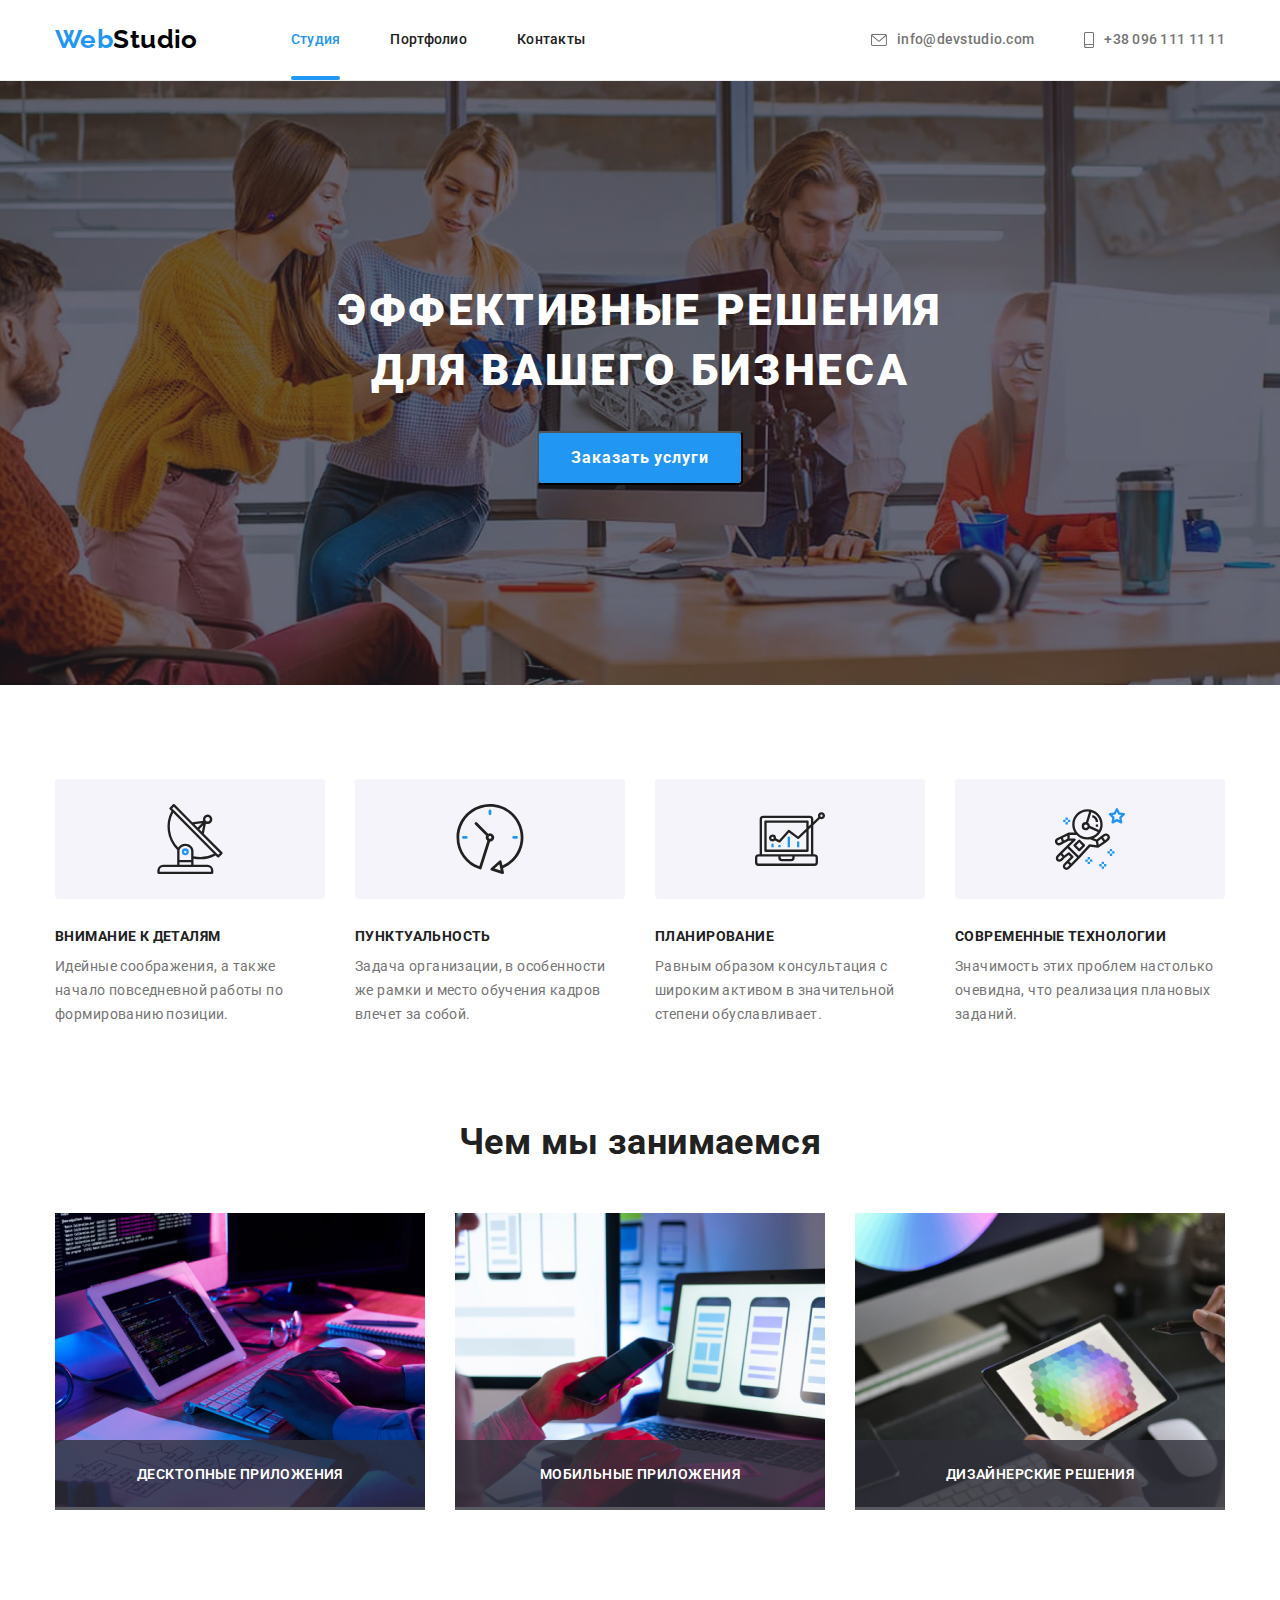
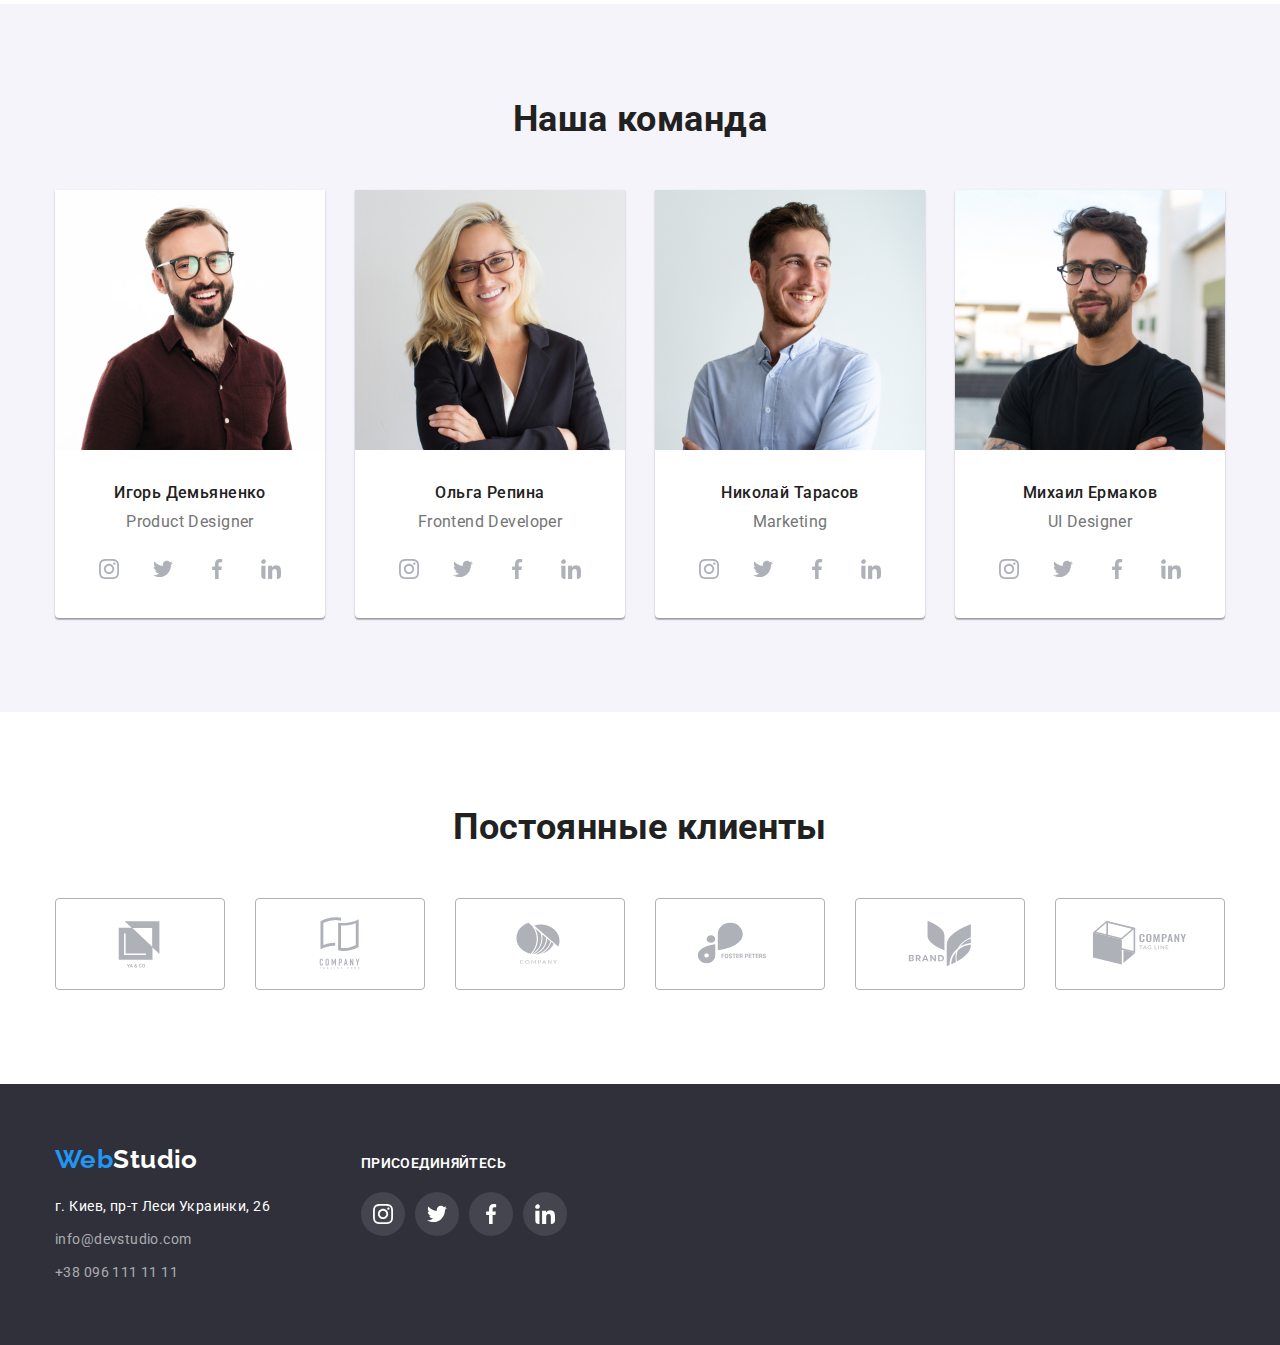
==== index.html @ cc82df1d "клонує проект" ====
<!DOCTYPE html>
<html lang="ru">
  <head>
    <meta charset="UTF-8" />
    <meta http-equiv="X-UA-Compatible" content="IE=edge" />
    <meta name="viewport" content="width=device-width, initial-scale=1.0" />
    <title>Студия</title>
    <link rel="preconnect" href="https://fonts.googleapis.com" />
    <link rel="preconnect" href="https://fonts.gstatic.com" crossorigin />
    <link
      href="https://fonts.googleapis.com/css2?family=Raleway:wght@700&family=Roboto:wght@400;500;700;900&display=swap"
      rel="stylesheet"
    />
    <link
      rel="stylesheet"
      href="https://cdnjs.cloudflare.com/ajax/libs/modern-normalize/1.1.0/modern-normalize.min.css"
    />
    <link rel="stylesheet" href="./css/styles.css" />
  </head>
  <body>
    <!--Хедер-->
    <header class="page-header">
      <div class="container main-nav">
        <nav class="main-nav">
          <a href="./index.html" class="logo"
            >Web<span class="logo-second-color">Studio</span></a
          >
          <ul class="site-nav">
            <li class="link">
              <div class="site-nav-link-thumb">
                <a href="./index.html" class="site-nav-link current">Студия </a>
              </div>
            </li>
            <li class="link">
              <a href="./portfolio.html" class="site-nav-link">Портфолио</a>
            </li>
            <li class="link">
              <a href="" class="site-nav-link">Контакты</a>
            </li>
          </ul>
        </nav>
        <ul class="cont-nav">
          <li class="link">
            <a href="mailto:info@devstudio.com" class="cont-nav-link mail-logo">
              <svg class="footer-contacts-icon mail-icon">
                <use href="./images/symbol-defs.svg#icon-mail-logo"></use>
              </svg>
              info@devstudio.com
            </a>
          </li>
          <li class="link">
            <a href="tel:+380961111111" class="cont-nav-link tel-logo">
              <svg class="footer-contacts-icon tel-icon">
                <use href="./images/symbol-defs.svg#icon-phone-logo"></use>
              </svg>
              +38 096 111 11 11</a
            >
          </li>
        </ul>
      </div>
    </header>
    <!--Основная часть-->
    <main>
      <!--Герой-->
      <section class="hero overlay">
        <div class="container">
          <h1 class="hero-text">Эффективные решения для вашего бизнеса</h1>
          <button type="button" class="hero-button" data-modal-open>
            Заказать услуги
          </button>
        </div>
      </section>
      <!--Наши преимущества-->
      <section class="benefits">
        <div class="container">
          <ul class="benefits-list">
            <li class="benefits-description item-antena">
              <h3 class="benefits-title">Внимание к деталям</h3>
              <p class="benefits-text">
                Идейные соображения, а также начало повседневной работы по
                формированию позиции.
              </p>
            </li>
            <li class="benefits-description item-clock">
              <h3 class="benefits-title">Пунктуальность</h3>
              <p class="benefits-text">
                Задача организации, в особенности же рамки и место обучения
                кадров влечет за собой.
              </p>
            </li>
            <li class="benefits-description item-diagrama">
              <h3 class="benefits-title">Планирование</h3>
              <p class="benefits-text">
                Равным образом консультация с широким активом в значительной
                степени обуславливает.
              </p>
            </li>
            <li class="benefits-description item-astronaut">
              <h3 class="benefits-title">Современные технологии</h3>
              <p class="benefits-text">
                Значимость этих проблем настолько очевидна, что реализация
                плановых заданий.
              </p>
            </li>
          </ul>
        </div>
      </section>
      <!--Чем мы занимаемся-->
      <section class="work">
        <div class="container">
          <h2 class="section-title">Чем мы занимаемся</h2>
          <ul class="work-list">
            <li class="work-img">
              <div class="work-img-thumb">
                <img
                  src="./images/box1.jpg"
                  alt="Разработка сайтов"
                  width="370"
                  height="294"
                />
                <div class="work-img-cover">
                  <p class="work-img-cover-text">Десктопные приложения</p>
                </div>
              </div>
            </li>
            <li class="work-img">
              <div class="work-img-thumb">
                <img
                  src="./images/box2.jpg"
                  alt="Адаптация сайта под мобильные устройства"
                  width="370"
                  height="294"
                />
                <div class="work-img-cover">
                  <p class="work-img-cover-text">Мобильные приложения</p>
                </div>
              </div>
            </li>
            <li class="work-img">
              <div class="work-img-thumb">
                <img
                  src="./images/box3.jpg"
                  alt="Дизайн сайта"
                  width="370"
                  height="294"
                />
                <div class="work-img-cover">
                  <p class="work-img-cover-text">Дизайнерские решения</p>
                </div>
              </div>
            </li>
          </ul>
        </div>
      </section>
      <!--Наша команда-->
      <section class="team">
        <div class="container">
          <h2 class="section-title">Наша команда</h2>
          <ul class="team-list">
            <li class="team-member">
              <img
                src="./images/team1.jpg"
                alt="Игорь Демьяненко"
                width="270"
                height="260"
              />
              <div class="team-description">
                <h3 class="team-name">Игорь Демьяненко</h3>
                <p class="team-position">Product Designer</p>
                <ul class="social-media">
                  <li>
                    <a href="" class="icon-link">
                      <svg class="icon-img">
                        <use
                          href="./images/symbol-defs.svg#icon-instagram-logo"
                        ></use>
                      </svg>
                    </a>
                  </li>
                  <li>
                    <a href="" class="icon-link">
                      <svg class="icon-img">
                        <use
                          href="./images/symbol-defs.svg#icon-twitter-logo"
                        ></use>
                      </svg>
                    </a>
                  </li>
                  <li>
                    <a href="" class="icon-link">
                      <svg class="icon-img">
                        <use
                          href="./images/symbol-defs.svg#icon-facebook-logo"
                        ></use>
                      </svg>
                    </a>
                  </li>
                  <li>
                    <a href="" class="icon-link">
                      <svg class="icon-img">
                        <use
                          href="./images/symbol-defs.svg#icon-linkedin-logo"
                        ></use>
                      </svg>
                    </a>
                  </li>
                </ul>
              </div>
            </li>
            <li class="team-member">
              <img
                src="./images/team2.jpg"
                alt="Ольга Репина"
                width="270"
                height="260"
              />
              <div class="team-description">
                <h3 class="team-name">Ольга Репина</h3>
                <p class="team-position">Frontend Developer</p>
                <ul class="social-media">
                  <li>
                    <a href="" class="icon-link">
                      <svg class="icon-img">
                        <use
                          href="./images/symbol-defs.svg#icon-instagram-logo"
                        ></use>
                      </svg>
                    </a>
                  </li>
                  <li>
                    <a href="" class="icon-link">
                      <svg class="icon-img">
                        <use
                          href="./images/symbol-defs.svg#icon-twitter-logo"
                        ></use>
                      </svg>
                    </a>
                  </li>
                  <li>
                    <a href="" class="icon-link">
                      <svg class="icon-img">
                        <use
                          href="./images/symbol-defs.svg#icon-facebook-logo"
                        ></use>
                      </svg>
                    </a>
                  </li>
                  <li>
                    <a href="" class="icon-link">
                      <svg class="icon-img">
                        <use
                          href="./images/symbol-defs.svg#icon-linkedin-logo"
                        ></use>
                      </svg>
                    </a>
                  </li>
                </ul>
              </div>
            </li>
            <li class="team-member">
              <img
                src="./images/team3.jpg"
                alt="Николай Тарасов"
                width="270"
                height="260"
              />
              <div class="team-description">
                <h3 class="team-name">Николай Тарасов</h3>
                <p class="team-position">Marketing</p>
                <ul class="social-media">
                  <li>
                    <a href="" class="icon-link">
                      <svg class="icon-img">
                        <use
                          href="./images/symbol-defs.svg#icon-instagram-logo"
                        ></use>
                      </svg>
                    </a>
                  </li>
                  <li>
                    <a href="" class="icon-link">
                      <svg class="icon-img">
                        <use
                          href="./images/symbol-defs.svg#icon-twitter-logo"
                        ></use>
                      </svg>
                    </a>
                  </li>
                  <li>
                    <a href="" class="icon-link">
                      <svg class="icon-img">
                        <use
                          href="./images/symbol-defs.svg#icon-facebook-logo"
                        ></use>
                      </svg>
                    </a>
                  </li>
                  <li>
                    <a href="" class="icon-link">
                      <svg class="icon-img">
                        <use
                          href="./images/symbol-defs.svg#icon-linkedin-logo"
                        ></use>
                      </svg>
                    </a>
                  </li>
                </ul>
              </div>
            </li>
            <li class="team-member">
              <img
                src="./images/team4.jpg"
                alt="Михаил Ермаков"
                width="270"
                height="260"
              />
              <div class="team-description">
                <h3 class="team-name">Михаил Ермаков</h3>
                <p class="team-position">UI Designer</p>
                <ul class="social-media">
                  <li>
                    <a href="" class="icon-link">
                      <svg class="icon-img">
                        <use
                          href="./images/symbol-defs.svg#icon-instagram-logo"
                        ></use>
                      </svg>
                    </a>
                  </li>
                  <li>
                    <a href="" class="icon-link">
                      <svg class="icon-img">
                        <use
                          href="./images/symbol-defs.svg#icon-twitter-logo"
                        ></use>
                      </svg>
                    </a>
                  </li>
                  <li>
                    <a href="" class="icon-link">
                      <svg class="icon-img">
                        <use
                          href="./images/symbol-defs.svg#icon-facebook-logo"
                        ></use>
                      </svg>
                    </a>
                  </li>
                  <li>
                    <a href="" class="icon-link">
                      <svg class="icon-img">
                        <use
                          href="./images/symbol-defs.svg#icon-linkedin-logo"
                        ></use>
                      </svg>
                    </a>
                  </li>
                </ul>
              </div>
            </li>
          </ul>
        </div>
      </section>
      <section class="clients">
        <div class="container">
          <h2 class="section-title">Постоянные клиенты</h2>
          <ul class="clients-list">
            <li>
              <a href="" class="client-link">
                <svg class="clients-icon">
                  <use href="./images/symbol-defs.svg#icon-Logo-1"></use>
                </svg>
              </a>
            </li>
            <li>
              <a href="" class="client-link">
                <svg class="clients-icon">
                  <use href="./images/symbol-defs.svg#icon-Logo-2"></use>
                </svg>
              </a>
            </li>
            <li>
              <a href="" class="client-link">
                <svg class="clients-icon">
                  <use href="./images/symbol-defs.svg#icon-Logo-3"></use>
                </svg>
              </a>
            </li>
            <li>
              <a href="" class="client-link">
                <svg class="clients-icon">
                  <use href="./images/symbol-defs.svg#icon-Logo-4"></use>
                </svg>
              </a>
            </li>
            <li>
              <a href="" class="client-link">
                <svg class="clients-icon">
                  <use href="./images/symbol-defs.svg#icon-Logo-5"></use>
                </svg>
              </a>
            </li>
            <li>
              <a href="" class="client-link">
                <svg class="clients-icon">
                  <use href="./images/symbol-defs.svg#icon-Logo-6"></use>
                </svg>
              </a>
            </li>
          </ul>
        </div>
      </section>
      <div class="backdrop is-hidden" data-modal>
        <div class="modal">
          <button class="modal-button-close" data-modal-close></button>
        </div>
      </div>
    </main>
    <!--Футер-->
    <footer class="page-footer">
      <div class="container">
        <div class="footer-common">
          <div>
            <a href="./index.html" class="logo"
              >Web<span class="logo-second-color-footer">Studio</span></a
            >
            <address class="adress-list">
              <p class="address">г. Киев, пр-т Леси Украинки, 26</p>
              <ul class="contacts">
                <li class="contact-list">
                  <a href="mailto:info@devstudio.com">info@devstudio.com</a>
                </li>
                <li class="contact-list">
                  <a href="tel:+380961111111">+38 096 111 11 11</a>
                </li>
              </ul>
            </address>
          </div>
          <div class="join">
            <p class="join-txt">присоединяйтесь</p>
            <ul class="social-media">
              <li>
                <a href="" class="icon-link">
                  <svg class="icon-img">
                    <use
                      href="./images/symbol-defs.svg#icon-instagram-logo"
                    ></use>
                  </svg>
                </a>
              </li>
              <li>
                <a href="" class="icon-link">
                  <svg class="icon-img">
                    <use
                      href="./images/symbol-defs.svg#icon-twitter-logo"
                    ></use>
                  </svg>
                </a>
              </li>
              <li>
                <a href="" class="icon-link">
                  <svg class="icon-img">
                    <use
                      href="./images/symbol-defs.svg#icon-facebook-logo"
                    ></use>
                  </svg>
                </a>
              </li>
              <li>
                <a href="" class="icon-link">
                  <svg class="icon-img">
                    <use
                      href="./images/symbol-defs.svg#icon-linkedin-logo"
                    ></use>
                  </svg>
                </a>
              </li>
            </ul>
          </div>
        </div>
      </div>
    </footer>
    <script src="./js/modal.js"></script>
  </body>
</html>
---- css/styles.css ----
/* цвет основного фона #e5e5e5 */
/* цвет фона футера #2f303a */
/* цвет основного текста #757575 */
/* вторичный цвет текста #212121 */
/* белый #FFFFFF */
/* акцент #2196F3 */
/* цвет адреса rgba(255, 255, 255, 0.6) */
/* цвет фона не активной кнопки #F5F4FA */

:root {
  --primary-text-color: #757575;
  --title-text-color: #212121;
  --accent-color: #2196f3;
  --primary-white: #ffffff;
  --secondary-white: rgba(255, 255, 255, 0.6);
}

html {
  box-sizing: border-box;
}
*,
*::before,
*::after {
  box-sizing: inherit;
}
h1,
h2,
h3,
p {
  margin-top: 0;
  margin-bottom: 0;
}
/* контейнер */
.container {
  width: 1200px;
  margin-right: auto;
  margin-left: auto;
  padding-left: 15px;
  padding-right: 15px;
}
/* .svg {
  width: 300px;
  height: 120px;
} */
body {
  color: var(--primary-text-color);
  font-family: Roboto, Arial, Helvetica, sans-serif;
  letter-spacing: 0.03em;
  font-size: 14px;
}
footer {
  background-color: #2f303a;
}
header {
  background-color: #ffffff;
}
ul {
  list-style: none;
}

/* хедер */
.page-header {
  /* padding: 25px 0; */
  border-bottom: 1px solid #ececec;
}
.main-nav {
  display: flex;
  align-items: center;
}

/* логотип */
.logo {
  margin-top: 24px;
  margin-bottom: 25px;
  margin-right: 93px;

  color: var(--accent-color);
  font-family: Raleway, Arial, Helvetica, sans-serif;
  font-weight: 700;
  font-size: 26px;
  line-height: 1.19;
  text-decoration: none;
}
.logo-second-color {
  color: #000000;
  font-family: Raleway, Arial, Helvetica, sans-serif;
  font-weight: 700;
  font-size: 26px;
  line-height: 1.19;
}

/* навигация по страницах */
.site-nav .link {
  margin-right: 50px;
}
.site-nav .link:last-child {
  margin-right: 0;
}
.site-nav {
  margin-top: 0;
  margin-bottom: 0;
  padding-left: 0;
  display: flex;
}
.site-nav-link {
  padding: 32px 0;
  display: block;

  color: var(--title-text-color);
  font-weight: 500;
  line-height: 1.14;
  letter-spacing: 0.02em;
  text-decoration: none;

  transition: color 250ms cubic-bezier(0.4, 0, 0.2, 1);
}
.site-nav-link:hover,
.site-nav-link:focus {
  color: var(--accent-color);
  font-weight: 500;
  line-height: 1.14;
  letter-spacing: 0.02em;
  text-decoration: none;
}
.site-nav-link.current {
  color: var(--accent-color);
}
.site-nav-link-thumb {
  position: relative;
}
.site-nav-link-thumb::after {
  content: "";
  display: block;
  position: absolute;
  left: 0;
  bottom: 0;

  width: 100%;
  height: 4px;
  border-radius: 2px;
  background-color: var(--accent-color);
}

/* навигация по контактах */
.cont-nav {
  margin-top: 0;
  margin-bottom: 0;
  margin-left: auto;
  padding-left: 0;
  display: flex;
}

.cont-nav-link {
  color: var(--primary-text-color);
  font-weight: 500;
  line-height: 1.14;
  letter-spacing: 0.02em;
  text-decoration: none;
  display: flex;
  align-items: center;
  transition: color 250ms cubic-bezier(0.4, 0, 0.2, 1);
}
.cont-nav-link:hover,
.cont-nav-link:focus {
  color: var(--accent-color);
}
.cont-nav .link {
  margin-right: 50px;
}
.cont-nav .link:last-child {
  margin-right: 0;
}

.footer-contacts-icon {
  margin-right: 10px;
  fill: #757575;
  transition: fill 250ms cubic-bezier(0.4, 0, 0.2, 1);
}
.mail-icon {
  width: 16px;
  height: 12px;
}
.tel-icon {
  width: 10px;
  height: 16px;
  align-items: baseline;
}
.cont-nav-link:hover .footer-contacts-icon,
.cont-nav-link:focus .footer-contacts-icon {
  fill: var(--accent-color);
}

/* основная часть */
/* блок хиро */
.hero {
  background-color: #2f303a;
  padding-top: 200px;
  padding-bottom: 200px;
  text-align: center;
  margin: 0 auto;
}
.hero-text {
  width: 696px;
  height: 120px;
  margin: 0 auto;

  color: var(--primary-white);
  font-weight: 900;
  font-size: 44px;
  line-height: 1.36;
  text-align: center;
  letter-spacing: 0.06em;
  text-transform: uppercase;
}

/* блок кнопоки*/
.hero-button {
  margin-top: 30px;
  padding: 10px 32px;
  border-radius: 4px;
  min-width: 200px;

  color: var(--primary-white);
  background-color: var(--accent-color);
  font-family: inherit;
  font-weight: 700;
  font-size: 16px;
  line-height: 1.88;
  align-items: center;
  text-align: center;
  letter-spacing: 0.06em;
  cursor: pointer;

  transition: color 250ms cubic-bezier(0.4, 0, 0.2, 1);
  transition: background-color 250ms cubic-bezier(0.4, 0, 0.2, 1);
}
.hero-button:hover,
.hero-button:focus {
  color: var(--primary-white);
  background-color: #188ce8;
}

/* блок преимущества */
.benefits {
  padding: 94px 0;
}
.benefits-list {
  margin-top: 0;
  margin-bottom: 0;
  padding-left: 0;
  display: flex;
}
.benefits-description {
  width: 270px;
  margin-right: 30px;
}
.benefits-description:last-child {
  margin-right: 0;
}
.benefits-description::before {
  content: "";
  display: block;
  height: 120px;
  background-repeat: no-repeat;
  background-position: center;
  margin-bottom: 30px;
  background-color: #f5f4fa;
  border-radius: 4px;
}
.item-antena::before {
  background-image: url(../images/antenna.svg);
}
.item-clock::before {
  background-image: url(../images/clock.svg);
}
.item-diagrama::before {
  background-image: url(../images/diagram.svg);
}
.item-astronaut::before {
  background-image: url(../images/astronaut.svg);
}
.benefits-title {
  margin-bottom: 10px;
  color: var(--title-text-color);
  font-weight: 700;
  font-size: 14px;
  line-height: 1.14;
  text-transform: uppercase;
}
.benefits-text {
  line-height: 1.71;
}

.work {
  padding: 0 0 94px 0;
}
.work-list {
  margin-top: 0;
  margin-bottom: 0;
  padding-left: 0;
  display: flex;
}
.section-title {
  margin-top: 0;
  margin-bottom: 50px;
  color: var(--title-text-color);
  font-weight: 700;
  font-size: 36px;
  line-height: 1.17;
  text-align: center;
}
.work-img {
  padding-right: 30px;
}
.work-img:last-child {
  padding-right: 0;
}
.work-img-thumb {
  position: relative;
}
.work-img-cover {
  position: absolute;
  bottom: 0;
  left: 0;

  width: 370px;
  height: 70px;
  background: rgba(47, 48, 58, 0.8);
  padding-top: 27px;
  padding-bottom: 27px;
}
.work-img-cover-text {
  color: var(--primary-white);

  font-weight: 600;
  font-size: 14px;
  line-height: 1.14;
  text-align: center;
  letter-spacing: 0.03em;
  text-transform: uppercase;
}
.team {
  padding: 94px 0;
  background: #f5f4fa;
}
.team-list {
  margin-top: 0;
  margin-bottom: 0;
  padding-left: 0;
  display: flex;
}
.team-description {
  padding-top: 30px;
  padding-bottom: 30px;
  text-align: center;
}
.social-media {
  display: flex;
  padding-left: 0;
  margin: 0 32px;
  width: 206px;
  justify-content: space-evenly;
  align-items: center;
}
.icon-img {
  width: 20px;
  height: 20px;
  fill: var(--color3, #afb1b8);
  border-radius: 4px;
  object-fit: contain;
}
.icon-link {
  width: 44px;
  height: 44px;
  background-color: var(--primary-white);
  display: flex;
  justify-content: center;
  align-items: center;
  border-radius: 50%;

  transition: fill 250ms cubic-bezier(0.4, 0, 0.2, 1);
  transition: background-color 250ms cubic-bezier(0.4, 0, 0.2, 1);
}
.social-media li {
  margin-right: 10px;
}
.social-media li:last-child {
  margin-right: 0;
}
.icon-link:hover,
.icon-link:focus {
  background-color: var(--accent-color);
  fill: white;
}
.icon-link:hover .icon-img,
.icon-link:focus .icon-img {
  fill: white;
}

.team-member {
  height: 428px;
  width: 270px;
  margin-right: 30px;
  background-color: var(--primary-white);
  box-shadow: 0px 1px 3px rgba(0, 0, 0, 0.12), 0px 1px 1px rgba(0, 0, 0, 0.14),
    0px 2px 1px rgba(0, 0, 0, 0.2);
  border-radius: 0px 0px 4px 4px;
}
.team-member:last-child {
  padding-right: 0;
}
.team-name {
  margin-bottom: 10px;
  color: var(--title-text-color);
  font-weight: 500;
  font-size: 16px;
  line-height: 1.19;
  text-align: center;
}
.team-position {
  margin-bottom: 16px;

  font-size: 16px;
  line-height: 1.19;
  text-align: center;
}

.clients {
  padding: 94px 0;
}
.client-link {
  width: 170px;
  height: 92px;
  background-color: var(--primary-white);
  display: flex;
  justify-content: center;
  align-items: center;
  border: 1px solid #afb1b8;
  border-radius: 4px;
}

.clients-list {
  display: flex;
  padding-left: 0;
  justify-content: space-between;
  margin-top: 0;
  margin-bottom: 0;
}
.clients-icon {
  width: 106px;
  height: 60px;
  fill: var(--color3, #afb1b8);
  border-radius: 4px;
  object-fit: contain;

  transition: fill 250ms cubic-bezier(0.4, 0, 0.2, 1);
}
.clients-icon:hover,
.clients-icon:focus {
  fill: var(--accent-color);
}
.filter {
  margin-top: 0;
  margin-bottom: 50px;
  padding-left: 0;
  display: flex;
  justify-content: center;
}
.client-link:hover,
.client-link:focus {
  transition: border 250ms cubic-bezier(0.4, 0, 0.2, 1);
  transition: border-radius 250ms cubic-bezier(0.4, 0, 0.2, 1);
  transition: fill 250ms cubic-bezier(0.4, 0, 0.2, 1);

  border: 1px solid #2196f3;
  transition: border-radius 250ms cubic-bezier(0.4, 0, 0.2, 1);
  transition: fill 250ms cubic-bezier(0.4, 0, 0.2, 1);

  border-radius: 4px;
  fill: white;
}
.client-link:hover .clients-icon,
.client-link:focus .clients-icon {
  transition: fill 250ms cubic-bezier(0.4, 0, 0.2, 1);

  fill: var(--accent-color);
}

.filter-btn {
  margin-right: 8px;
}
.filter-btn:last-child {
  margin-right: 0;
}
.projects-filter {
  margin-top: 94px;
}
.filter-button {
  border-radius: 4px;
  border: transparent;
  padding: 6px 22px;
  background-color: #f5f4fa;
  color: var(--title-text-color);
  font-family: inherit;
  font-weight: 500;
  font-size: 16px;
  line-height: 1.62;
  text-align: center;
  cursor: pointer;

  transition: background-color 250ms cubic-bezier(0.4, 0, 0.2, 1),
    color 250ms cubic-bezier(0.4, 0, 0.2, 1),
    box-shadow 250ms cubic-bezier(0.4, 0, 0.2, 1);
}
.filter-button:hover,
.filter-button:focus {
  color: var(--primary-white);
  background-color: var(--accent-color);
  box-shadow: 0px 3px 1px rgba(0, 0, 0, 0.1), 0px 1px 2px rgba(0, 0, 0, 0.08),
    0px 2px 2px rgba(0, 0, 0, 0.12);
}

.projects {
  padding-bottom: 94px;
  padding-top: 82px;
}
.projects-text {
  padding: 20px 24px;
}
.projects-title {
  margin-bottom: 4px;
  color: var(--title-text-color);
  font-weight: 700;
  font-size: 18px;
  line-height: 2;
  letter-spacing: 0.06em;
}
.projects-description {
  font-size: 16px;
  line-height: 1.88;
}
.projects-list {
  display: flex;
  flex-wrap: wrap;
  padding-left: 0;
}
.projects-block {
  position: relative;
  overflow: hidden;

  margin-right: 30px;
  margin-bottom: 30px;
  width: 370px;
  height: 404px;
  border: 1px solid #eeeeee;

  transition: box-shadow 250ms cubic-bezier(0.4, 0, 0.2, 1);
}
.projects-block:hover,
.project-block:focus {
  box-shadow: 0px 1px 1px rgba(0, 0, 0, 0.12), 0px 4px 4px rgba(0, 0, 0, 0.06),
    1px 4px 6px rgba(0, 0, 0, 0.16);
}
.projects-block:last-child {
  margin-right: 0;
}
.projects-block:nth-child(n + 7) {
  margin-bottom: 0;
}
.projects-block:nth-child(3n + 3) {
  margin-right: 0;
}
.projects-block-thumb {
  position: relative;
  overflow: hidden;
  width: 370px;
  height: 294px;
}
.projects-block-thumb::before {
  position: absolute;
  top: 0;
  opacity: 0;
  transform: translateY(100%);
  transition: transform 250ms cubic-bezier(0.4, 0, 0.2, 1);

  content: "";
  display: inline-block;
  width: 370px;
  height: 294px;
  background: rgba(33, 150, 243, 0.9);
}
.projects-block-wrap:hover .projects-block-thumb::before {
  opacity: 1;
  transform: translate(0);
}
.projects-block-thumb-txt {
  position: absolute;
  display: inline-block;
  top: 63px;
  left: 24px;
  opacity: 0;
  transform: translateY(140%);
  transition: transform 250ms cubic-bezier(0.4, 0, 0.2, 1);

  width: 322px;
  height: 168px;
  font-weight: 400;
  font-size: 18px;
  line-height: 1.56;
  letter-spacing: 0.03em;
  color: var(--primary-white);
}
.projects-block-wrap:hover .projects-block-thumb-txt {
  opacity: 1;
  transform: translateY(0);
}

.page-footer {
  padding-top: 60px;
  padding-bottom: 60px;
}
.address {
  margin-bottom: 9px;
  color: var(--primary-white);
  font-weight: 400;
  line-height: 1.7;
  font-style: normal;
}
.adress-list {
  margin-top: 20px;
}
.contacts {
  margin-top: 0;
  margin-bottom: 0;
  padding-left: 0;
  line-height: 1.7;
}
.contacts a {
  color: var(--secondary-white);
  line-height: 1.7;
  text-decoration: none;
  font-style: normal;
}
.contact-list {
  margin-bottom: 9px;
}
.contact-list:last-child {
  margin-bottom: 0;
}
.logo-second-color-footer {
  color: var(--primary-white);
  font-family: Raleway, Arial, Helvetica, sans-serif;
  font-weight: 700;
  font-size: 26px;
  line-height: 1.19;
}

.footer-common {
  display: flex;
  align-items: baseline;
}
.join {
  margin-left: 70px;
}
.join-txt {
  margin-bottom: 20px;

  font-weight: 600;
  font-size: 14px;
  line-height: 1.14;
  letter-spacing: 0.03em;
  text-transform: uppercase;
  color: var(--primary-white);
}
.join .social-media {
  margin-left: 0;
  margin-right: 0;
}
.join .icon-link {
  background: rgba(255, 255, 255, 0.1);

  transition: background-color 250ms cubic-bezier(0.4, 0, 0.2, 1);
}
.join .icon-link:hover,
.join .icon-link:focus {
  background-color: var(--accent-color);
}
.join .icon-img {
  fill: var(--primary-white);
}

.overlay {
  max-width: 1600px;
  margin: 0 auto;
  background-size: cover;
  background-repeat: no-repeat;
  background-position: center;
  background-image: linear-gradient(
      to right,
      rgba(47, 48, 58, 0.4),
      rgba(47, 48, 58, 0.4)
    ),
    url(../images/bg-hero-foto.jpg);
}
.backdrop {
  position: fixed;
  top: 0;
  left: 0;
  width: 100%;
  height: 100%;
  background-color: rgba(0, 0, 0, 0.2);
}
.modal {
  position: absolute;
  top: 50%;
  left: 50%;
  transform: translate(-50%, -50%);

  width: 581px;
  height: 528px;
  background-color: var(--primary-white);
  box-shadow: 0px 1px 3px rgba(0, 0, 0, 0.12), 0px 1px 1px rgba(0, 0, 0, 0.14),
    0px 2px 1px rgba(0, 0, 0, 0.2);
  border-radius: 4px;
}
.backdrop.is-hidden {
  opacity: 0;
  pointer-events: none;
}
.modal-button-close {
  position: absolute;
  top: 8px;
  right: 8px;
  display: block;
  width: 30px;
  height: 30px;
  border-radius: 50%;
  background: var(--primary-white);
  border: 1px solid rgba(0, 0, 0, 0.1);
  background-image: url(../images/clos-btn.svg);
  background-repeat: no-repeat;
  background-position: center;
  cursor: pointer;
}
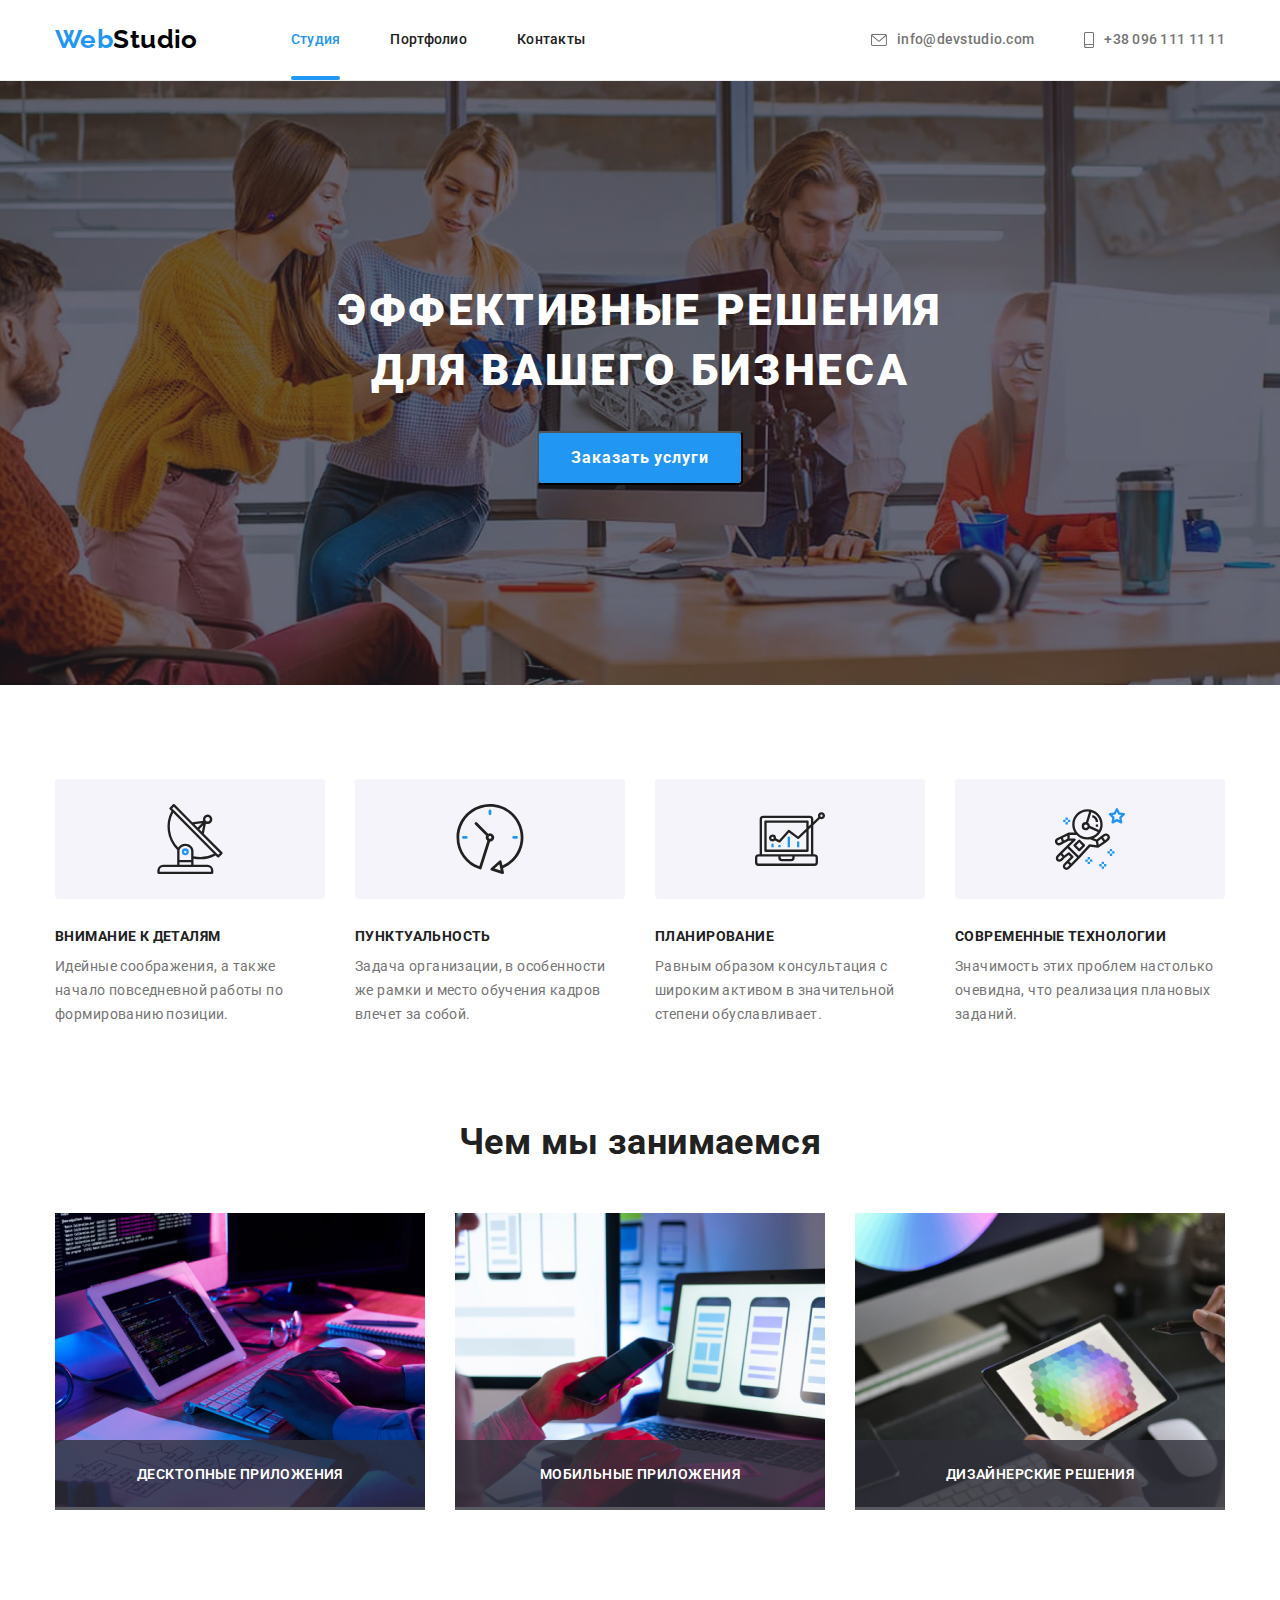
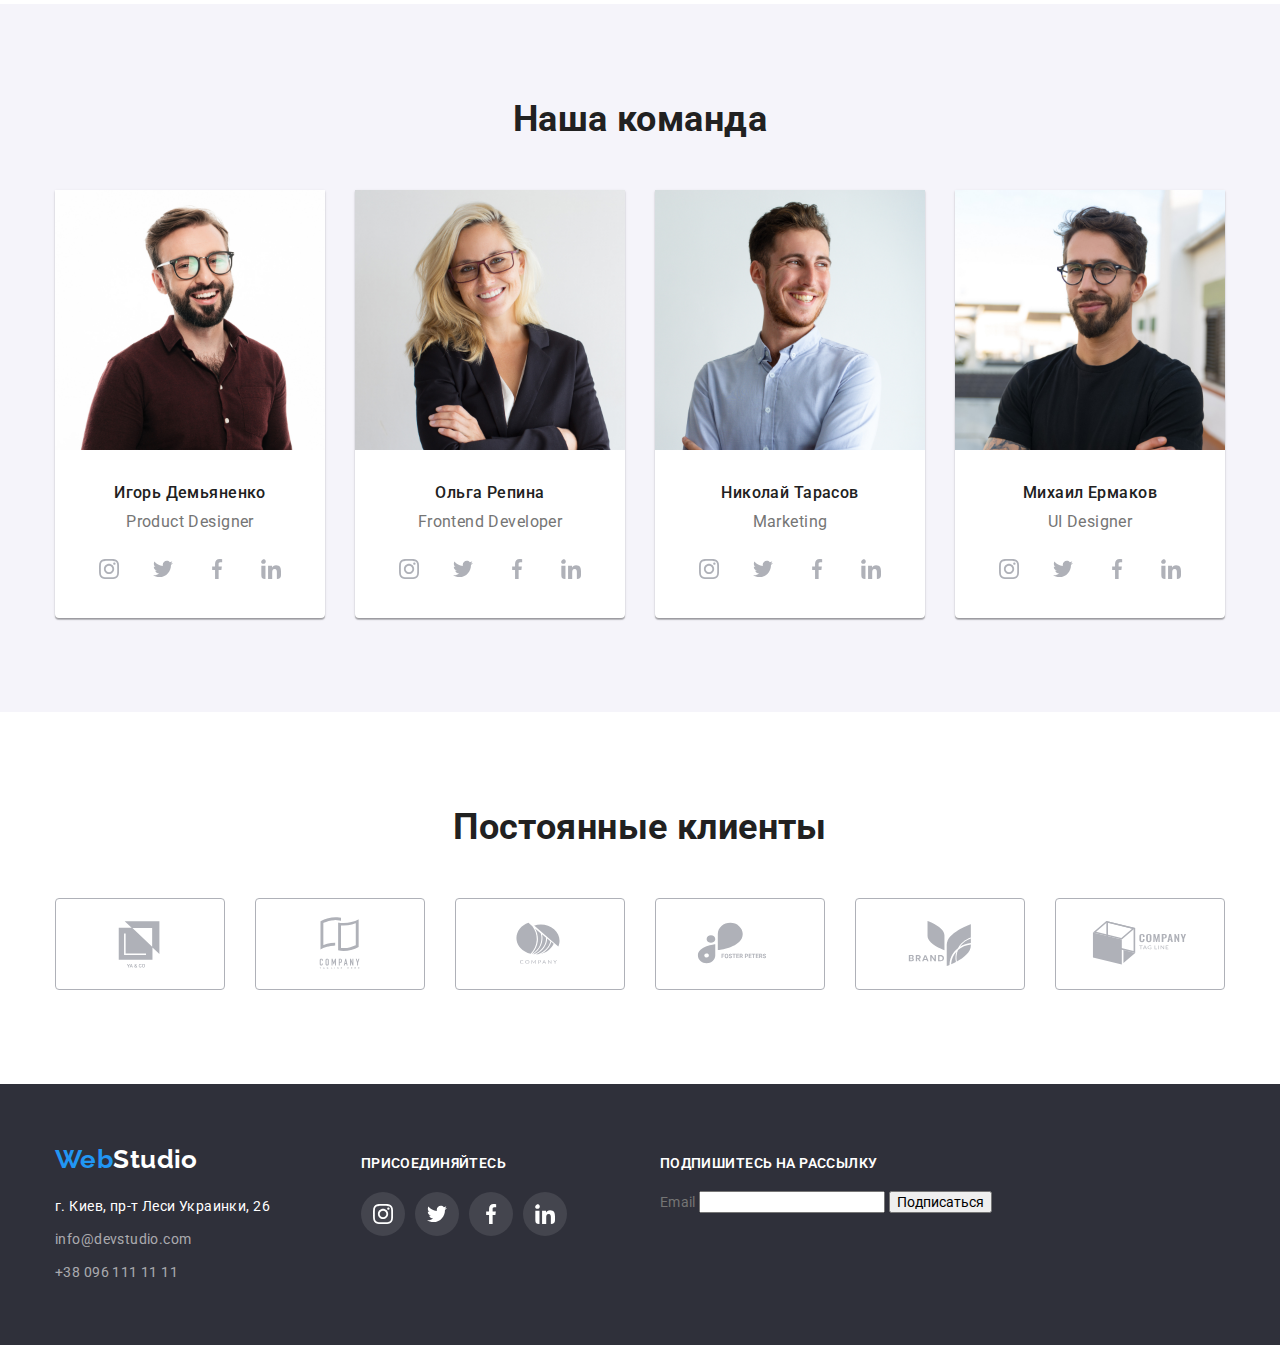
==== commit 1dbf6cc5: "додає форми" ====
--- a/index.html
+++ b/index.html
@@ -412,6 +412,40 @@
       <div class="backdrop is-hidden" data-modal>
         <div class="modal">
           <button class="modal-button-close" data-modal-close></button>
+          <p class="modal-title">Оставьте свои данные, мы вам перезвоним</p>
+          <form class="subscribe-form">
+            <div class="main-form">
+              <div class="form-field">
+                <label for="name">Имя</label>
+                <input type="text" name="name" id="name" />
+              </div>
+              <div class="form-field">
+                <label for="tel">Телефон</label>
+                <input type="tel" name="tel" id="tel" />
+              </div>
+              <div class="form-field">
+                <label for="mail">Почта</label>
+                <input type="email" name="mail" id="mail" />
+              </div>
+              <div class="form-field">
+                <label for="comment">Комментарий</label>
+                <textarea
+                  name="comment"
+                  id="commen"
+                  cols="30"
+                  rows="1"
+                  placeholder="Введите текст"
+                ></textarea>
+              </div>
+            </div>
+
+            <input type="checkbox" name="check" id="check" />
+            <label for="check"
+              >Соглашаюсь с рассылкой и принимаю Условия договора</label
+            >
+
+            <button type="submit">Отправить</button>
+          </form>
         </div>
       </div>
     </main>
@@ -476,6 +510,16 @@
               </li>
             </ul>
           </div>
+          <div class="subscribe">
+            <p class="subscribe-text">Подпишитесь на рассылку</p>
+            <form name="signup_form" autocomplete="on" novalidate>
+              <label>
+                Email
+                <input type="email" name="email" />
+              </label>
+              <button type="submit">Подписаться</button>
+            </form>
+          </div>
         </div>
       </div>
     </footer>
--- a/css/styles.css
+++ b/css/styles.css
@@ -687,6 +687,22 @@
 }
 .join .icon-img {
   fill: var(--primary-white);
+}
+.subscribe {
+  width: 570px;
+  height: 86px;
+  margin-left: 93px;
+  align-items: baseline;
+}
+.subscribe-text {
+  margin-bottom: 20px;
+
+  font-weight: 600;
+  font-size: 14px;
+  line-height: calc(16 / 14);
+  letter-spacing: 0.03em;
+  text-transform: uppercase;
+  color: var(--primary-white);
 }
 
 .overlay {
@@ -716,8 +732,9 @@
   left: 50%;
   transform: translate(-50%, -50%);
 
-  width: 581px;
-  height: 528px;
+  padding: 40px 0;
+  width: 528px;
+  height: 581px;
   background-color: var(--primary-white);
   box-shadow: 0px 1px 3px rgba(0, 0, 0, 0.12), 0px 1px 1px rgba(0, 0, 0, 0.14),
     0px 2px 1px rgba(0, 0, 0, 0.2);
@@ -742,3 +759,53 @@
   background-position: center;
   cursor: pointer;
 }
+.modal-title {
+  font-weight: 600;
+  font-size: 20px;
+  line-height: calc(23 / 20);
+  text-align: center;
+  letter-spacing: 0.03em;
+  margin-bottom: 12px;
+  color: var(--title-text-color);
+}
+.subscribe-form {
+  margin: 0 40px;
+}
+.form-field {
+  border: 1px solid blue;
+  width: 448px;
+  height: 58px;
+  margin-bottom: 10px;
+
+  display: flex;
+  flex-direction: column;
+}
+.form-field input {
+  border: 1px solid rgba(33, 33, 33, 0.2);
+  border-radius: 4px;
+  height: 40px;
+  padding: 0 0;
+}
+.form-field textarea::placeholder {
+  font-weight: 400;
+  font-size: 14px;
+  line-height: 16px;
+  letter-spacing: 0.01em;
+
+  color: rgba(117, 117, 117, 0.5);
+}
+.form-field label {
+  margin-bottom: 4px;
+}
+.form-field textarea {
+  border: 1px solid rgba(33, 33, 33, 0.2);
+  border-radius: 4px;
+  height: 120px;
+  padding: 12px 16px;
+}
+.form-field:nth-child(4) {
+  height: 138px;
+}
+.main-form {
+  margin-bottom: 20px;
+}
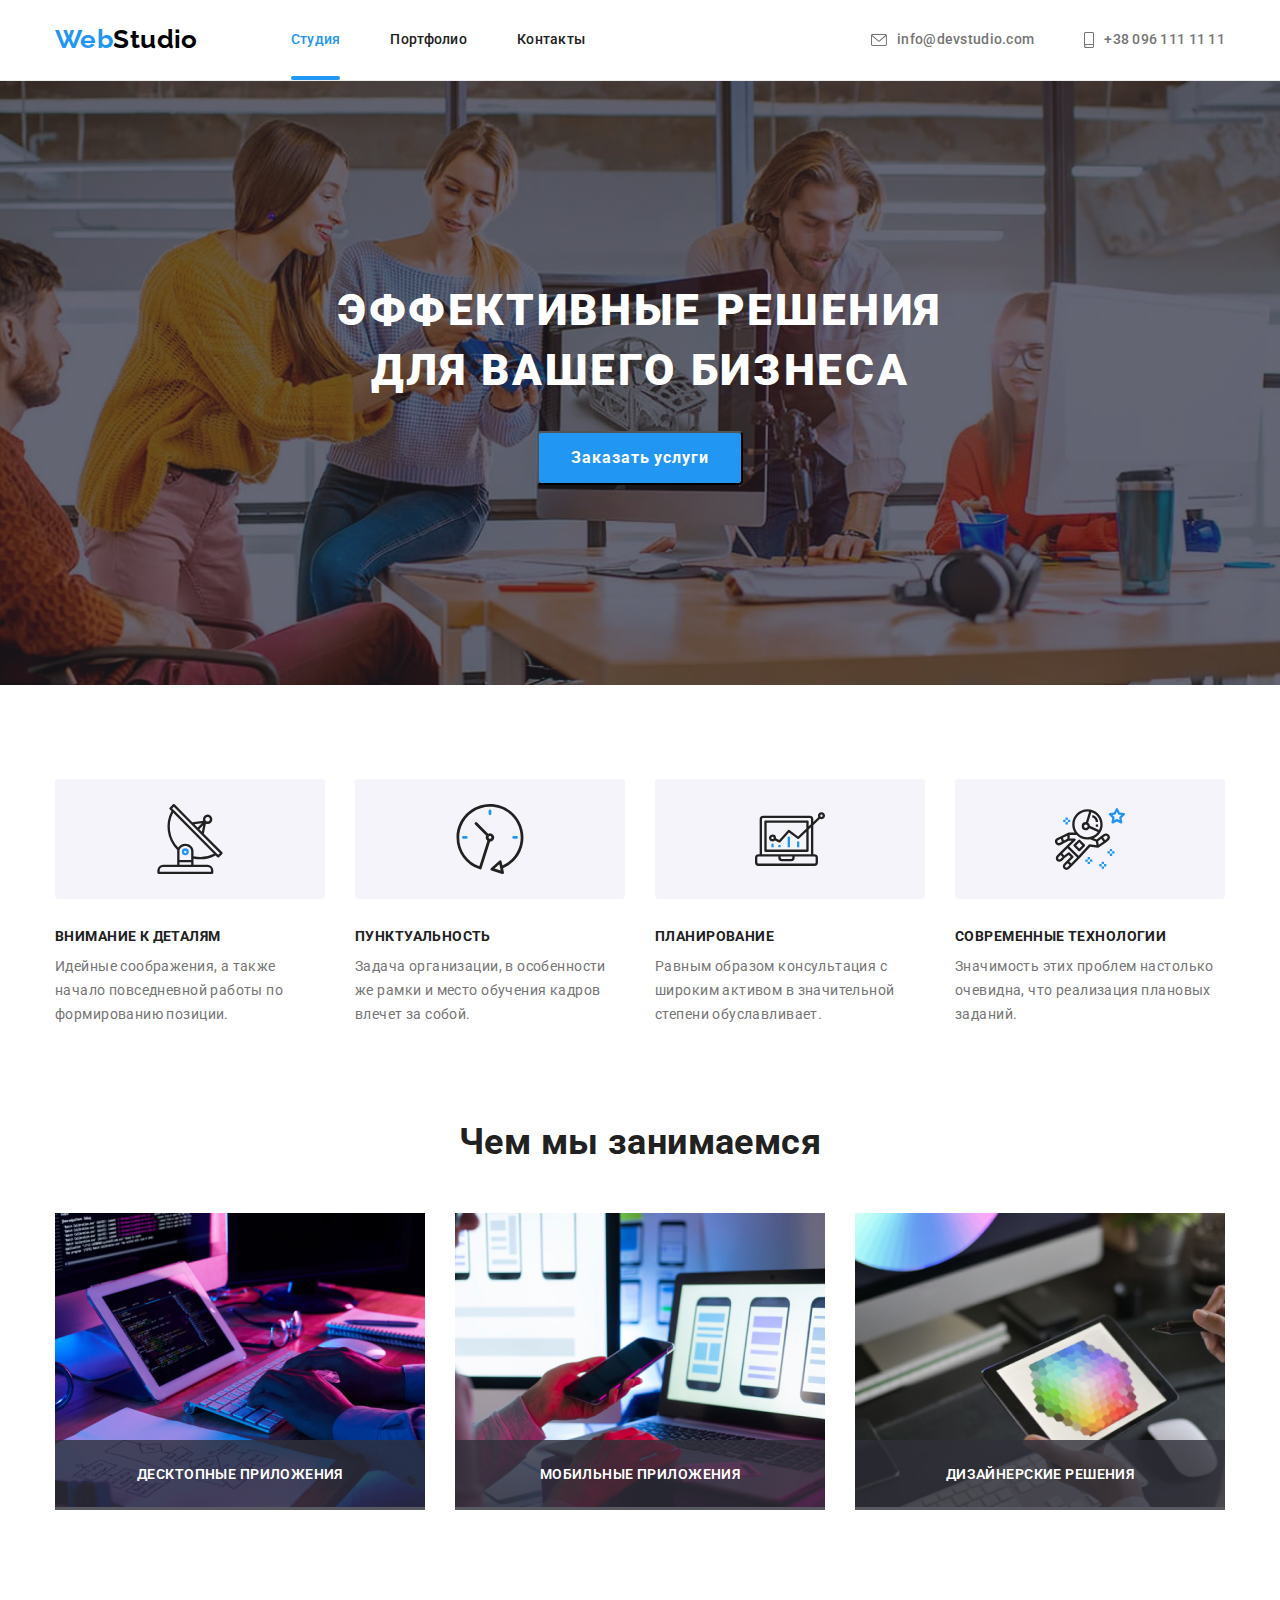
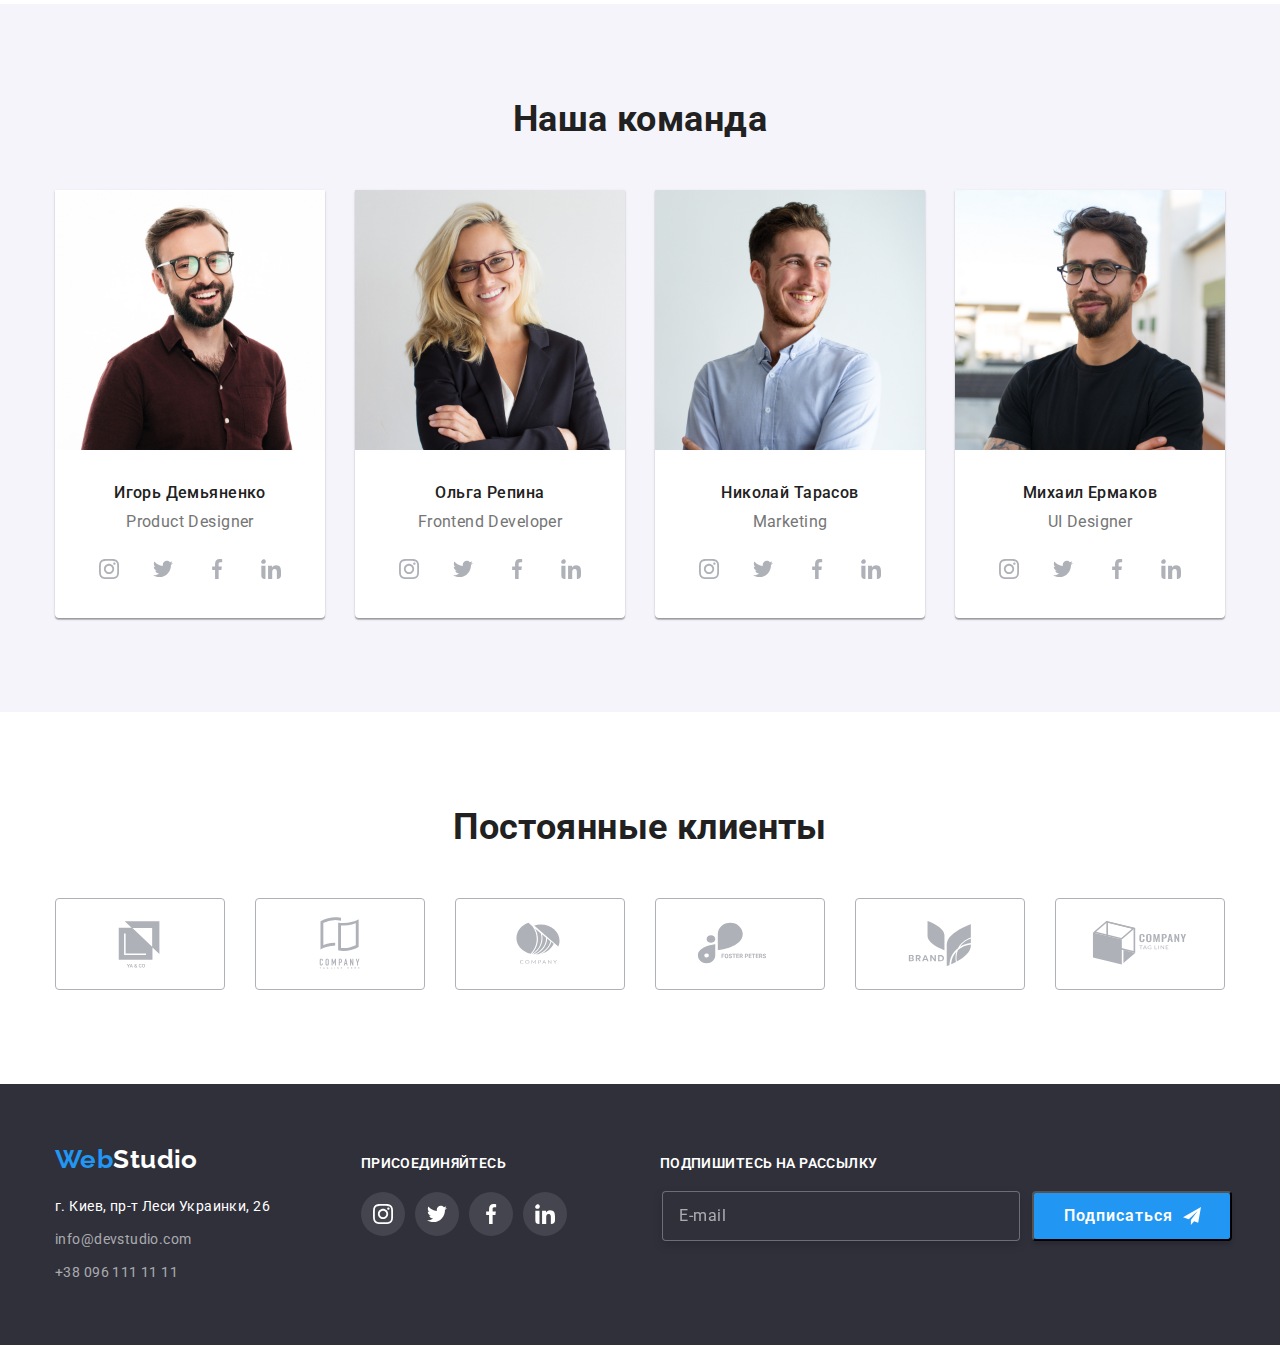
==== commit bde7d9d4: "додає кнопки" ====
--- a/index.html
+++ b/index.html
@@ -409,9 +409,14 @@
           </ul>
         </div>
       </section>
+      <!-- Модалка -->
       <div class="backdrop is-hidden" data-modal>
         <div class="modal">
-          <button class="modal-button-close" data-modal-close></button>
+          <button class="modal-button-close" data-modal-close>
+            <svg class="icon-close-img">
+              <use href="./images/symbol-defs.svg#icon-close-black"></use>
+            </svg>
+          </button>
           <p class="modal-title">Оставьте свои данные, мы вам перезвоним</p>
           <form class="subscribe-form">
             <div class="main-form">
@@ -512,12 +517,19 @@
           </div>
           <div class="subscribe">
             <p class="subscribe-text">Подпишитесь на рассылку</p>
+
             <form name="signup_form" autocomplete="on" novalidate>
-              <label>
-                Email
-                <input type="email" name="email" />
-              </label>
-              <button type="submit">Подписаться</button>
+              <div class="subscription-fild">
+                <input type="email" name="email" placeholder="E-mail" />
+                <button type="submit">
+                  Подписаться
+                  <div class="icon-send">
+                    <svg class="icon-send-img">
+                      <use href="./images/symbol-defs.svg#icon-send"></use>
+                    </svg>
+                  </div>
+                </button>
+              </div>
             </form>
           </div>
         </div>
--- a/css/styles.css
+++ b/css/styles.css
@@ -13,6 +13,7 @@
   --accent-color: #2196f3;
   --primary-white: #ffffff;
   --secondary-white: rgba(255, 255, 255, 0.6);
+  --footer-bc: #2f303a;
 }
 
 html {
@@ -703,6 +704,58 @@
   letter-spacing: 0.03em;
   text-transform: uppercase;
   color: var(--primary-white);
+}
+.subscription-fild {
+  width: 575px;
+  display: flex;
+  justify-content: center;
+}
+.subscription-fild input {
+  height: 50px;
+  width: 358px;
+  border: 1px solid rgba(255, 255, 255, 0.3);
+  filter: drop-shadow(0px 4px 4px rgba(0, 0, 0, 0.15));
+  border-radius: 4px;
+  background: var(--footer-bc);
+  padding-top: 15px;
+  padding-bottom: 15px;
+  padding-left: 16px;
+  margin-right: 12px;
+}
+.subscription-fild input::placeholder {
+  font-weight: 400;
+  font-size: 16px;
+  line-height: 1.25;
+  letter-spacing: 0.03em;
+  color: rgba(255, 255, 255, 0.6);
+}
+.subscription-fild button {
+  width: 200px;
+  height: 50px;
+  background-color: var(--accent-color);
+  box-shadow: 0px 4px 4px rgba(0, 0, 0, 0.15);
+  border-radius: 4px;
+  padding: 10px 28px;
+  display: flex;
+  justify-content: center;
+  align-items: center;
+
+  font-weight: 600;
+  font-size: 16px;
+  line-height: 1.87;
+  letter-spacing: 0.06em;
+  color: var(--primary-white);
+}
+.icon-send {
+  margin-left: 10px;
+  display: flex;
+  justify-content: center;
+  align-items: center;
+}
+.icon-send-img {
+  height: 18px;
+  width: 18px;
+  transition: fill 250ms cubic-bezier(0.4, 0, 0.2, 1);
 }
 
 .overlay {
@@ -748,17 +801,26 @@
   position: absolute;
   top: 8px;
   right: 8px;
-  display: block;
+  display: flex;
   width: 30px;
   height: 30px;
   border-radius: 50%;
   background: var(--primary-white);
   border: 1px solid rgba(0, 0, 0, 0.1);
-  background-image: url(../images/clos-btn.svg);
-  background-repeat: no-repeat;
-  background-position: center;
   cursor: pointer;
-}
+  align-items: center;
+  justify-content: center;
+}
+.icon-close-img {
+  height: 18px;
+  width: 18px;
+  transition: fill 250ms cubic-bezier(0.4, 0, 0.2, 1);
+}
+.modal-button-close:hover .icon-close-img,
+.modal-button-close:focus .icon-close-img {
+  fill: var(--accent-color);
+}
+
 .modal-title {
   font-weight: 600;
   font-size: 20px;
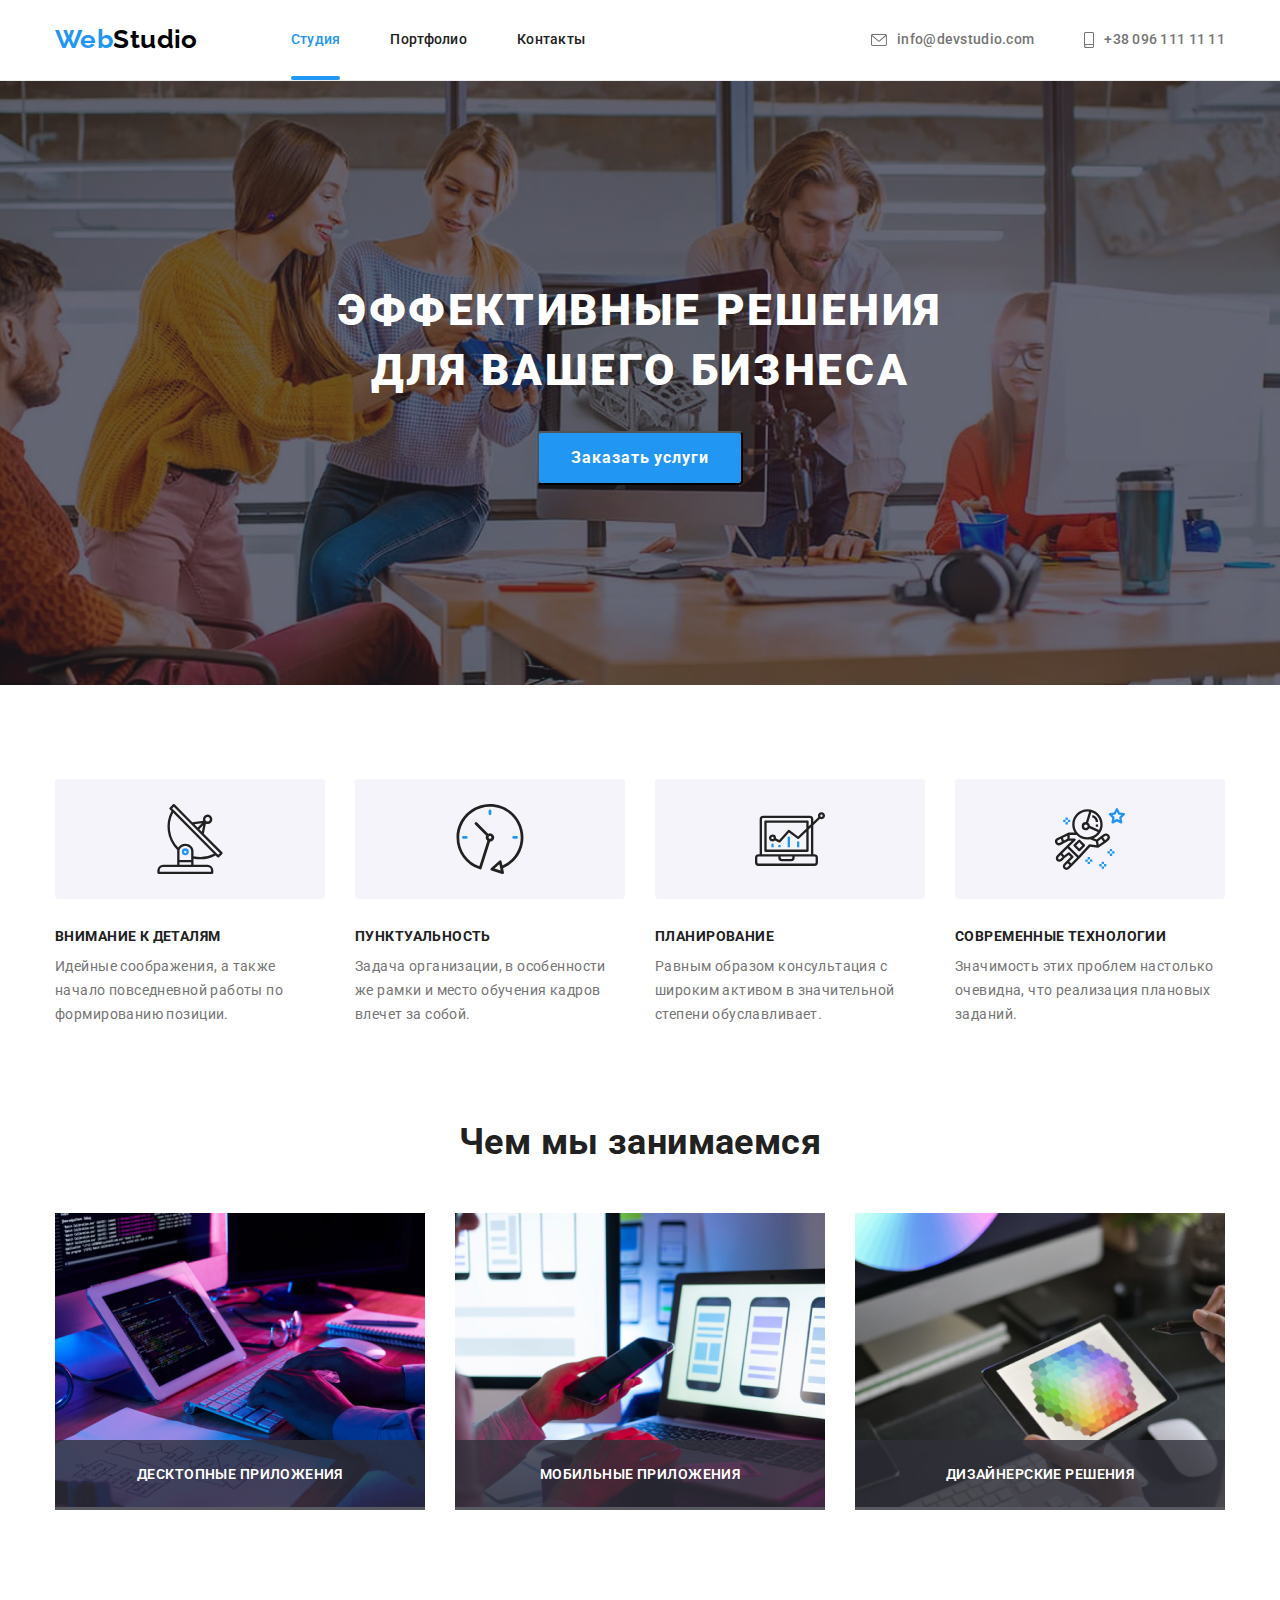
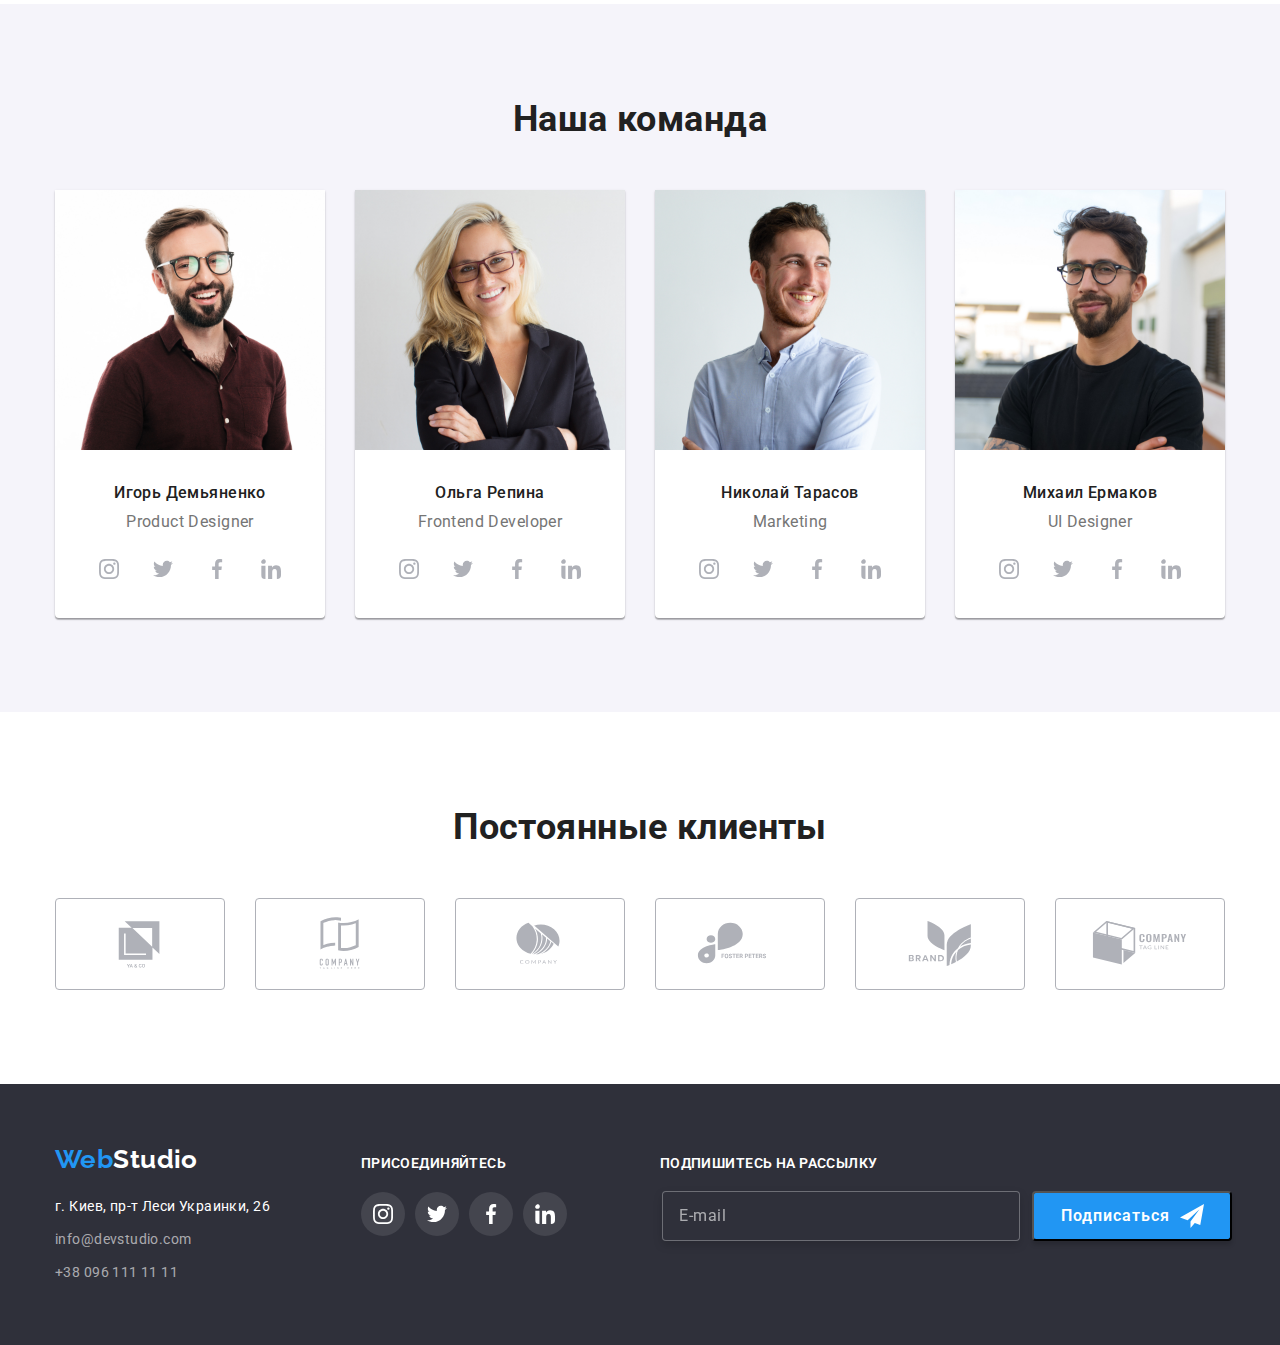
==== commit 1e8cb4fe: "додає підписку" ====
--- a/index.html
+++ b/index.html
@@ -438,18 +438,23 @@
                   name="comment"
                   id="commen"
                   cols="30"
-                  rows="1"
+                  rows="10"
                   placeholder="Введите текст"
                 ></textarea>
               </div>
             </div>
-
-            <input type="checkbox" name="check" id="check" />
-            <label for="check"
-              >Соглашаюсь с рассылкой и принимаю Условия договора</label
-            >
-
-            <button type="submit">Отправить</button>
+            <div class="checkbox-fild">
+              <input type="checkbox" name="check" id="check" />
+              <label for="check"
+                >Соглашаюсь с рассылкой и принимаю
+                <a href="" class="checkbox-fild-contract"
+                  >Условия договора</a
+                ></label
+              >
+            </div>
+            <div class="submit-btn">
+              <button type="submit">Отправить</button>
+            </div>
           </form>
         </div>
       </div>
--- a/css/styles.css
+++ b/css/styles.css
@@ -745,6 +745,12 @@
   line-height: 1.87;
   letter-spacing: 0.06em;
   color: var(--primary-white);
+
+  transition: background-color 250ms cubic-bezier(0.4, 0, 0.2, 1);
+}
+.subscription-fild button:hover,
+.subscription-fild button:focus {
+  background-color: #188ce8;
 }
 .icon-send {
   margin-left: 10px;
@@ -753,8 +759,8 @@
   align-items: center;
 }
 .icon-send-img {
-  height: 18px;
-  width: 18px;
+  height: 24px;
+  width: 24px;
   transition: fill 250ms cubic-bezier(0.4, 0, 0.2, 1);
 }
 
@@ -785,7 +791,7 @@
   left: 50%;
   transform: translate(-50%, -50%);
 
-  padding: 40px 0;
+  padding: 40px 40px;
   width: 528px;
   height: 581px;
   background-color: var(--primary-white);
@@ -830,9 +836,9 @@
   margin-bottom: 12px;
   color: var(--title-text-color);
 }
-.subscribe-form {
+/* .subscribe-form {
   margin: 0 40px;
-}
+} */
 .form-field {
   border: 1px solid blue;
   width: 448px;
@@ -842,6 +848,9 @@
   display: flex;
   flex-direction: column;
 }
+.form-field:last-child {
+  margin-bottom: 0;
+}
 .form-field input {
   border: 1px solid rgba(33, 33, 33, 0.2);
   border-radius: 4px;
@@ -868,6 +877,49 @@
 .form-field:nth-child(4) {
   height: 138px;
 }
-.main-form {
+/* .main-form {
   margin-bottom: 20px;
-}
+} */
+.checkbox-fild {
+  text-align: center;
+  margin-top: 20px;
+}
+.submit-btn {
+  display: flex;
+  justify-content: center;
+  align-items: center;
+  margin-top: 30px;
+}
+.subscribe-form button {
+  width: 200px;
+  height: 50px;
+  background-color: var(--accent-color);
+  box-shadow: 0px 4px 4px rgba(0, 0, 0, 0.15);
+  border-radius: 4px;
+  font-weight: 600;
+  font-size: 16px;
+  line-height: 1.87;
+  letter-spacing: 0.06em;
+  color: var(--primary-white);
+  cursor: pointer;
+  transition: background-color 250ms cubic-bezier(0.4, 0, 0.2, 1);
+}
+.subscribe-form button:hover {
+  background-color: #188ce8;
+}
+.checkbox-fild label {
+  font-weight: 400;
+  font-size: 14px;
+  line-height: 1.71;
+  letter-spacing: 0.03em;
+
+  color: var(--primary-text-color);
+}
+.checkbox-fild-contract {
+  font-weight: 400;
+  font-size: 14px;
+  line-height: 1.71;
+  letter-spacing: 0.03em;
+  text-decoration-line: underline;
+  color: var(--accent-color);
+}
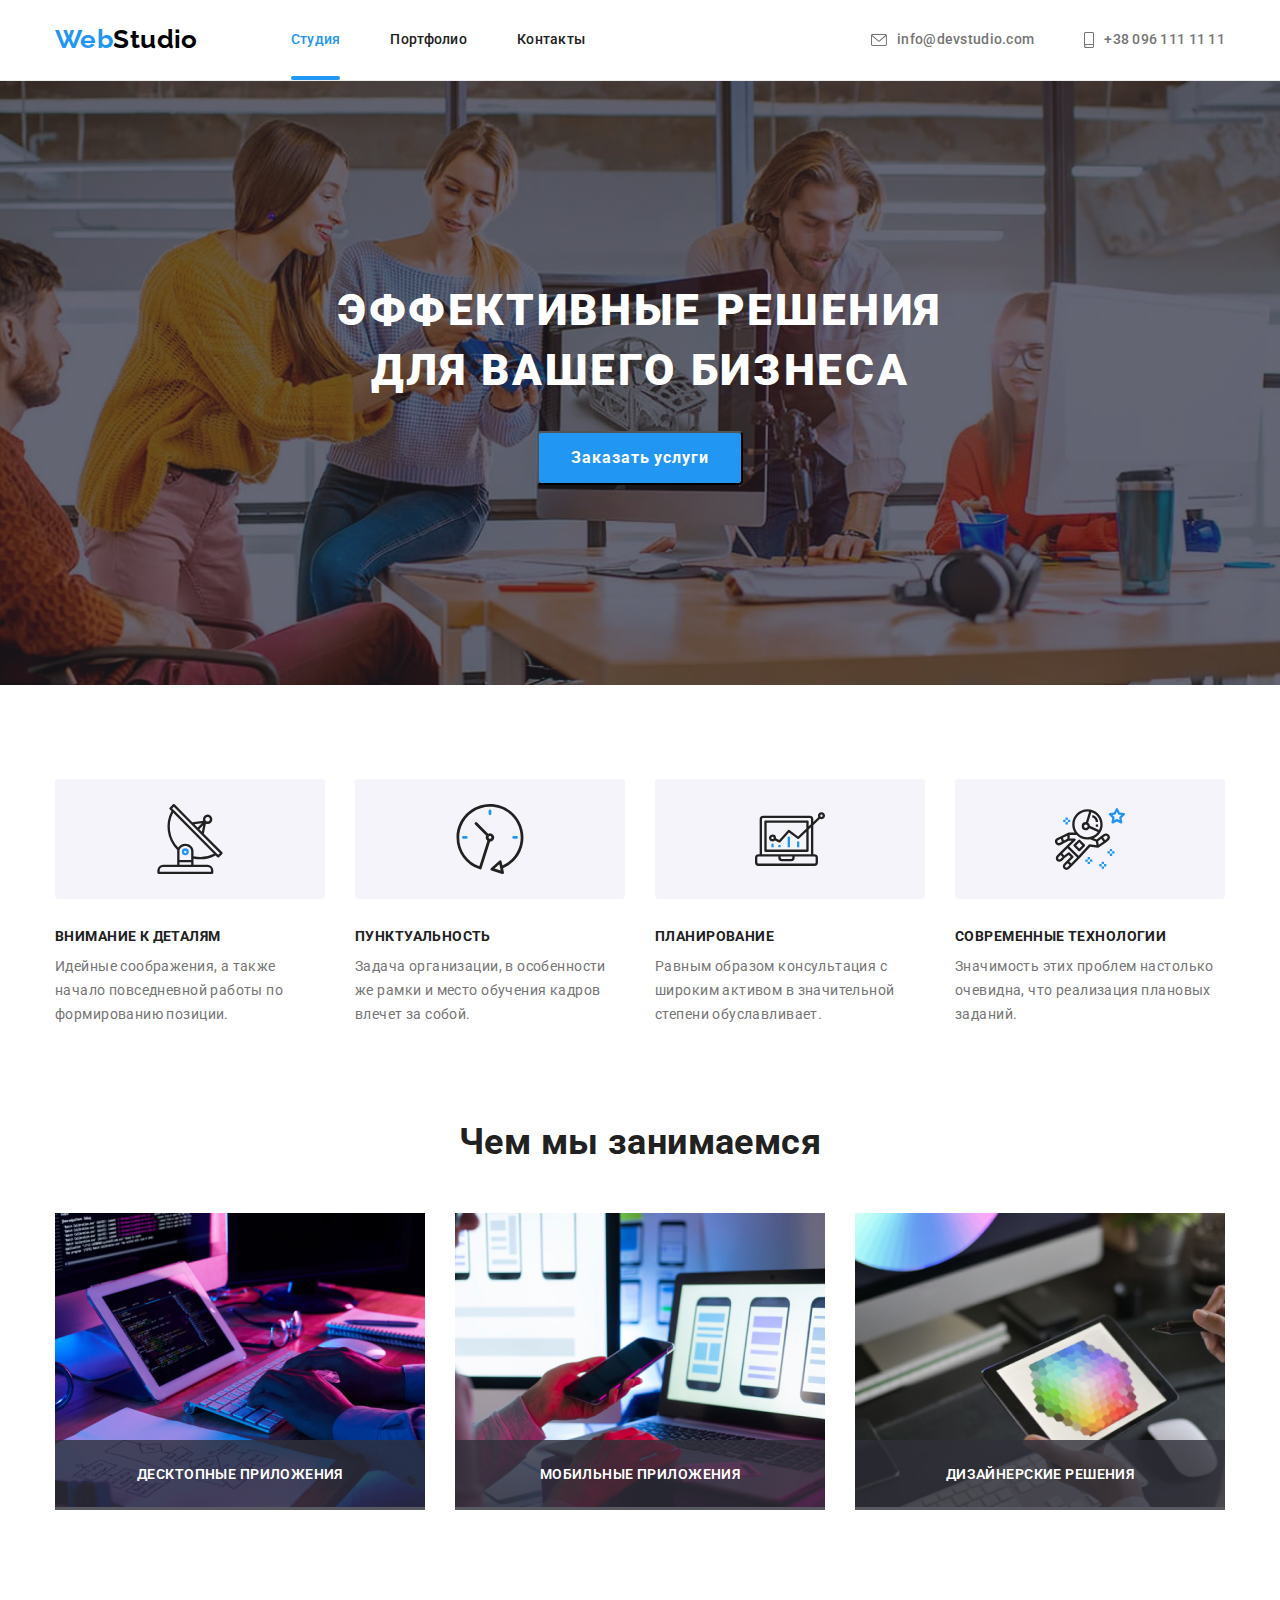
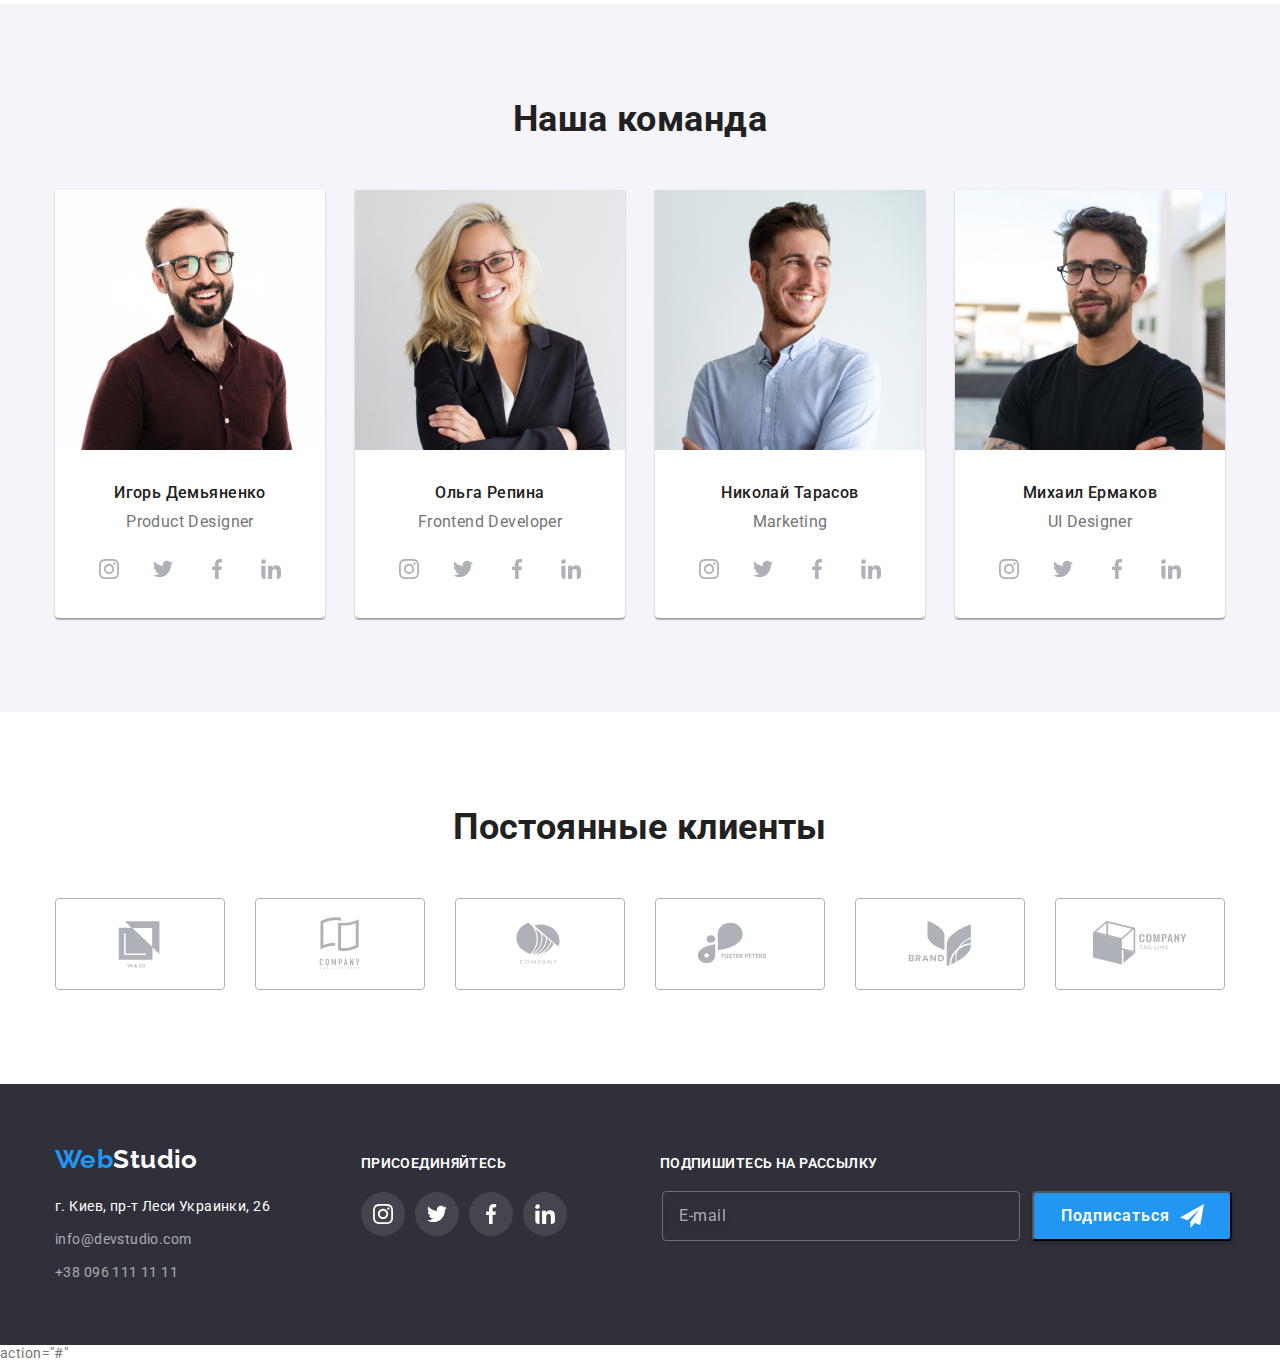
==== commit cb5f104d: "додає зміну кольору при наведенні на елементи" ====
--- a/index.html
+++ b/index.html
@@ -418,37 +418,73 @@
             </svg>
           </button>
           <p class="modal-title">Оставьте свои данные, мы вам перезвоним</p>
-          <form class="subscribe-form">
+          <form action="#" class="subscribe-form">
             <div class="main-form">
               <div class="form-field">
                 <label for="name">Имя</label>
-                <input type="text" name="name" id="name" />
+                <span class="inpute-wrap">
+                  <input
+                    type="text"
+                    name="name"
+                    id="name"
+                    class="modal-inpute"
+                  />
+                  <svg class="modal-inpute-icon" width="18" height="18">
+                    <use
+                      href="./images/symbol-defs.svg#icon-person-black"
+                    ></use>
+                  </svg>
+                </span>
               </div>
               <div class="form-field">
                 <label for="tel">Телефон</label>
-                <input type="tel" name="tel" id="tel" />
+                <span class="inpute-wrap">
+                  <input type="tel" name="tel" id="tel" class="modal-inpute" />
+                  <svg class="modal-inpute-icon" width="18" height="18">
+                    <use href="./images/symbol-defs.svg#icon-phone-black"></use>
+                  </svg>
+                </span>
               </div>
               <div class="form-field">
                 <label for="mail">Почта</label>
-                <input type="email" name="mail" id="mail" />
+                <span class="inpute-wrap">
+                  <input
+                    type="email"
+                    name="mail"
+                    id="mail"
+                    class="modal-inpute"
+                  />
+                  <svg class="modal-inpute-icon" width="18" height="18">
+                    <use href="./images/symbol-defs.svg#icon-email-black"></use>
+                  </svg>
+                </span>
               </div>
               <div class="form-field">
                 <label for="comment">Комментарий</label>
                 <textarea
                   name="comment"
                   id="commen"
-                  cols="30"
-                  rows="10"
                   placeholder="Введите текст"
+                  class="comment-inpute"
                 ></textarea>
               </div>
             </div>
             <div class="checkbox-fild">
-              <input type="checkbox" name="check" id="check" />
-              <label for="check"
-                >Соглашаюсь с рассылкой и принимаю
-                <a href="" class="checkbox-fild-contract"
-                  >Условия договора</a
+              <input
+                type="checkbox"
+                class="input-check visually-hiden"
+                name="check"
+                id="check"
+              />
+              <label for="check" class="check-text">
+                <span>
+                  <svg class="inpute-icon-check" width="11" height="8">
+                    <use href="./images/symbol-defs.svg#confirm-icon"></use>
+                  </svg>
+                </span>
+                Соглашаюсь с рассылкой и принимаю
+                <a href="" class="checkbox-fild-contract">
+                  Условия договора</a
                 ></label
               >
             </div>
@@ -543,3 +579,4 @@
     <script src="./js/modal.js"></script>
   </body>
 </html>
+action="#"
--- a/css/styles.css
+++ b/css/styles.css
@@ -580,7 +580,7 @@
 .projects-block-thumb::before {
   position: absolute;
   top: 0;
-  opacity: 0;
+  opacity: 1;
   transform: translateY(100%);
   transition: transform 250ms cubic-bezier(0.4, 0, 0.2, 1);
 
@@ -614,6 +614,7 @@
 .projects-block-wrap:hover .projects-block-thumb-txt {
   opacity: 1;
   transform: translateY(0);
+  transition: transform 250ms cubic-bezier(0.4, 0, 0.2, 1);
 }
 
 .page-footer {
@@ -716,7 +717,7 @@
   border: 1px solid rgba(255, 255, 255, 0.3);
   filter: drop-shadow(0px 4px 4px rgba(0, 0, 0, 0.15));
   border-radius: 4px;
-  background: var(--footer-bc);
+  background: transparent;
   padding-top: 15px;
   padding-bottom: 15px;
   padding-left: 16px;
@@ -836,11 +837,7 @@
   margin-bottom: 12px;
   color: var(--title-text-color);
 }
-/* .subscribe-form {
-  margin: 0 40px;
-} */
 .form-field {
-  border: 1px solid blue;
   width: 448px;
   height: 58px;
   margin-bottom: 10px;
@@ -855,6 +852,7 @@
   border: 1px solid rgba(33, 33, 33, 0.2);
   border-radius: 4px;
   height: 40px;
+  width: 100%;
   padding: 0 0;
 }
 .form-field textarea::placeholder {
@@ -873,6 +871,7 @@
   border-radius: 4px;
   height: 120px;
   padding: 12px 16px;
+  resize: none;
 }
 .form-field:nth-child(4) {
   height: 138px;
@@ -881,7 +880,6 @@
   margin-bottom: 20px;
 } */
 .checkbox-fild {
-  text-align: center;
   margin-top: 20px;
 }
 .submit-btn {
@@ -923,3 +921,71 @@
   text-decoration-line: underline;
   color: var(--accent-color);
 }
+.check-text {
+  display: flex;
+  justify-content: center;
+  align-items: center;
+}
+.check-text span {
+  display: flex;
+  width: 15px;
+  height: 15px;
+  border: 2px solid #000000;
+  box-shadow: 0px 4px 4px rgba(0, 0, 0, 0.25);
+  border-radius: 2px;
+  margin-right: 7px;
+  align-items: center;
+  justify-content: center;
+  transition: background-color 250ms cubic-bezier(0.4, 0, 0.2, 1),
+    border 250ms cubic-bezier(0.4, 0, 0.2, 1);
+}
+.visually-hiden {
+  position: absolute;
+  white-space: nowrap;
+  width: 1px;
+  height: 1px;
+  overflow: hidden;
+  border: 0;
+  padding: 0;
+  clip: rect(0 0 0 0);
+  clip-path: inset(50%);
+  margin: -1px;
+}
+.inpute-icon-check {
+  fill: var(--primary-white);
+}
+.input-check:checked + .check-text span {
+  background-color: var(--accent-color);
+  border: none;
+}
+.inpute-wrap {
+  position: relative;
+}
+.modal-inpute-icon {
+  position: absolute;
+  top: 50%;
+  transform: translateY(-50%);
+  left: 12px;
+  transition: fill 250ms cubic-bezier(0.4, 0, 0.2, 1);
+}
+
+.modal-inpute:focus {
+  border: 1px solid var(--accent-color);
+}
+.modal-inpute:focus + .modal-inpute-icon {
+  fill: var(--accent-color);
+}
+.modal-inpute {
+  outline: none;
+  transition: border 250ms cubic-bezier(0.4, 0, 0.2, 1);
+}
+.inpute-wrap input {
+  padding-left: 42px;
+}
+.comment-inpute {
+  outline: none;
+  transition: border 250ms cubic-bezier(0.4, 0, 0.2, 1);
+}
+.comment-inpute:focus {
+  border: 1px solid var(--accent-color);
+}
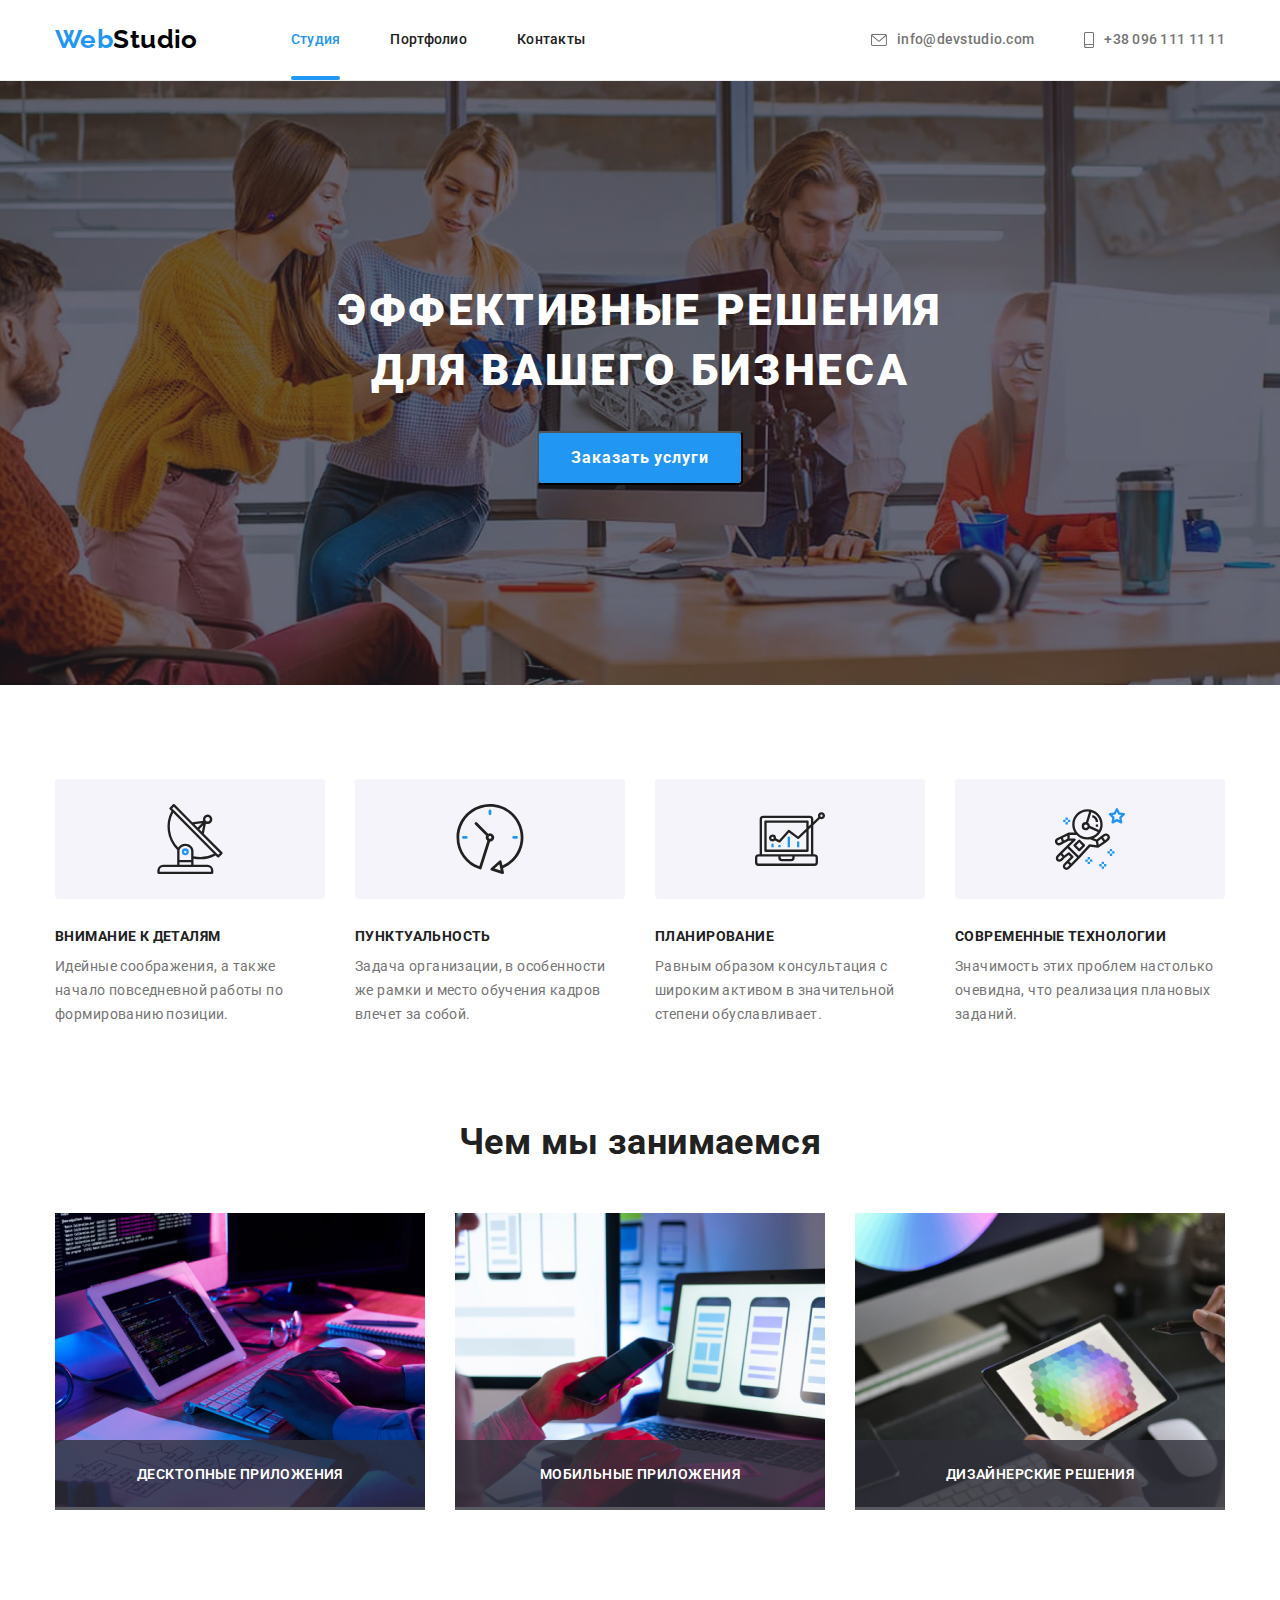
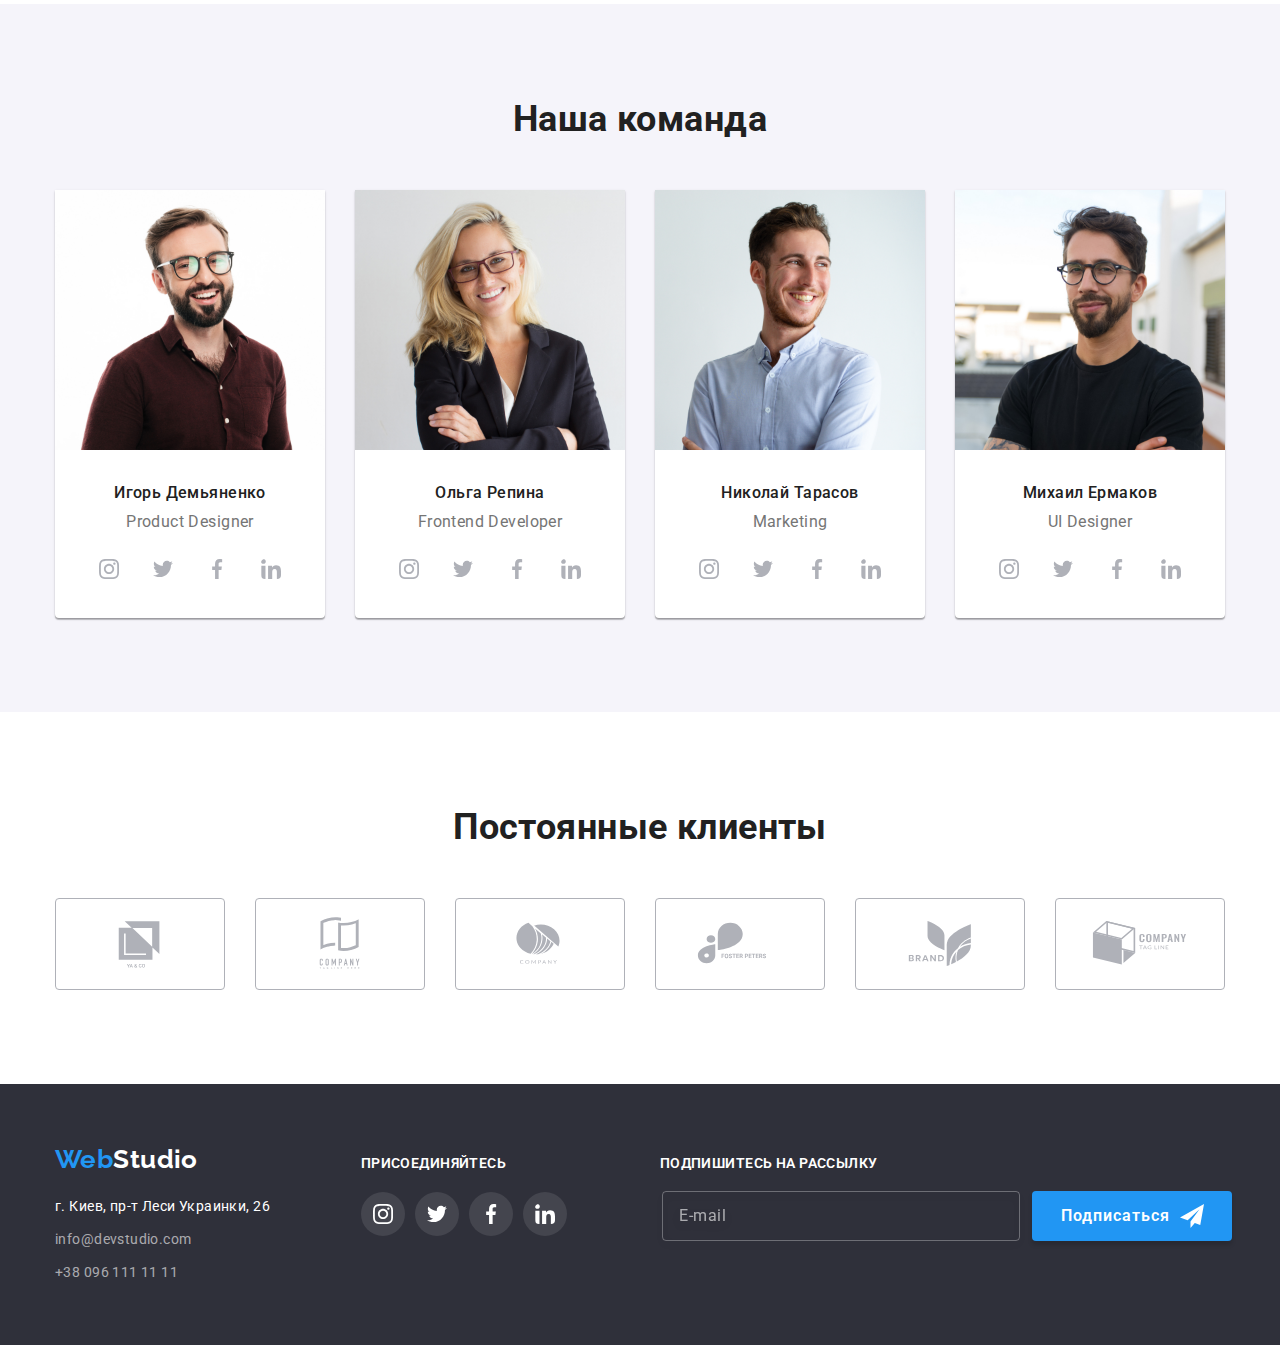
==== commit ceb4a3a8: "додає виправлення від куратора" ====
--- a/index.html
+++ b/index.html
@@ -418,7 +418,7 @@
             </svg>
           </button>
           <p class="modal-title">Оставьте свои данные, мы вам перезвоним</p>
-          <form action="#" class="subscribe-form">
+          <form class="subscribe-form">
             <div class="main-form">
               <div class="form-field">
                 <label for="name">Имя</label>
@@ -579,4 +579,3 @@
     <script src="./js/modal.js"></script>
   </body>
 </html>
-action="#"
--- a/css/styles.css
+++ b/css/styles.css
@@ -722,6 +722,7 @@
   padding-bottom: 15px;
   padding-left: 16px;
   margin-right: 12px;
+  color: var(--primary-white);
 }
 .subscription-fild input::placeholder {
   font-weight: 400;
@@ -740,6 +741,7 @@
   display: flex;
   justify-content: center;
   align-items: center;
+  border: none;
 
   font-weight: 600;
   font-size: 16px;
@@ -865,6 +867,12 @@
 }
 .form-field label {
   margin-bottom: 4px;
+  font-weight: 400;
+  font-size: 12px;
+  line-height: 1.17;
+  letter-spacing: 0.01em;
+
+  color: var(--primary-text-color);
 }
 .form-field textarea {
   border: 1px solid rgba(33, 33, 33, 0.2);
@@ -894,6 +902,7 @@
   background-color: var(--accent-color);
   box-shadow: 0px 4px 4px rgba(0, 0, 0, 0.15);
   border-radius: 4px;
+  border: none;
   font-weight: 600;
   font-size: 16px;
   line-height: 1.87;
